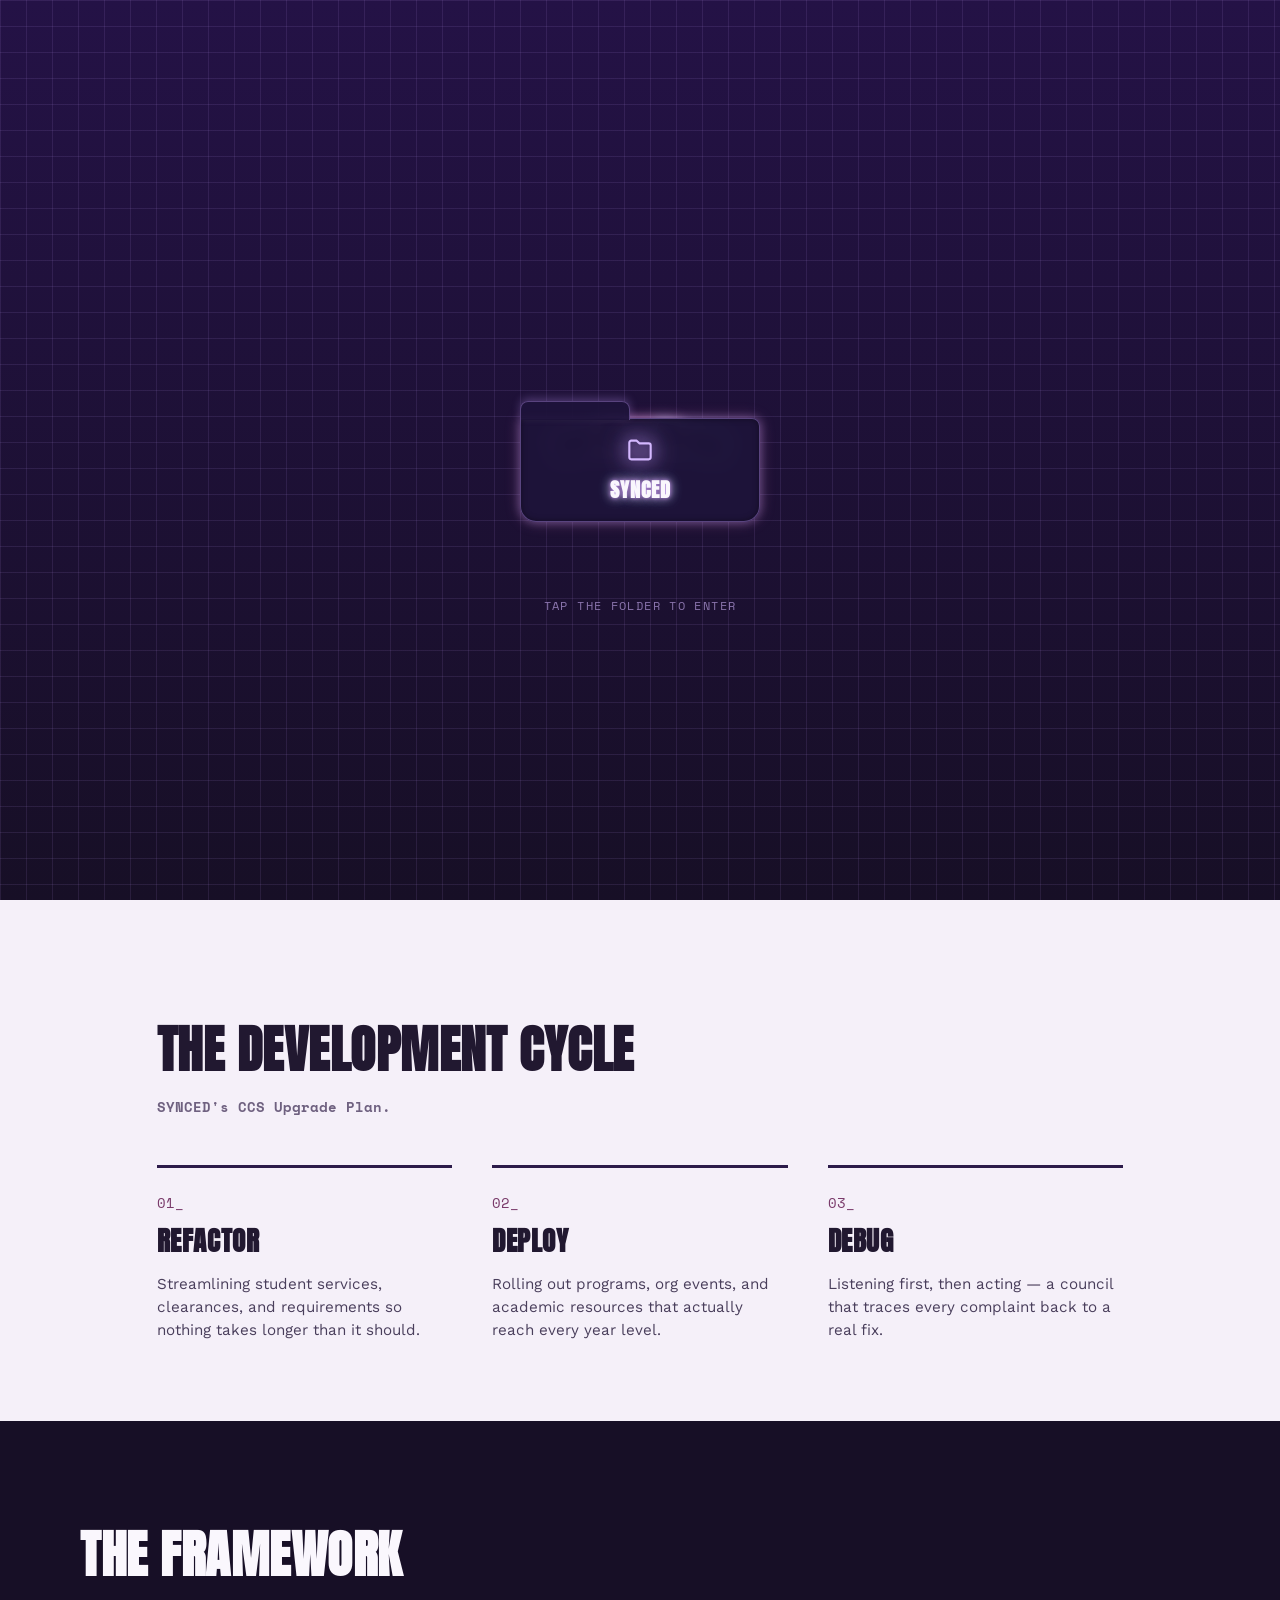
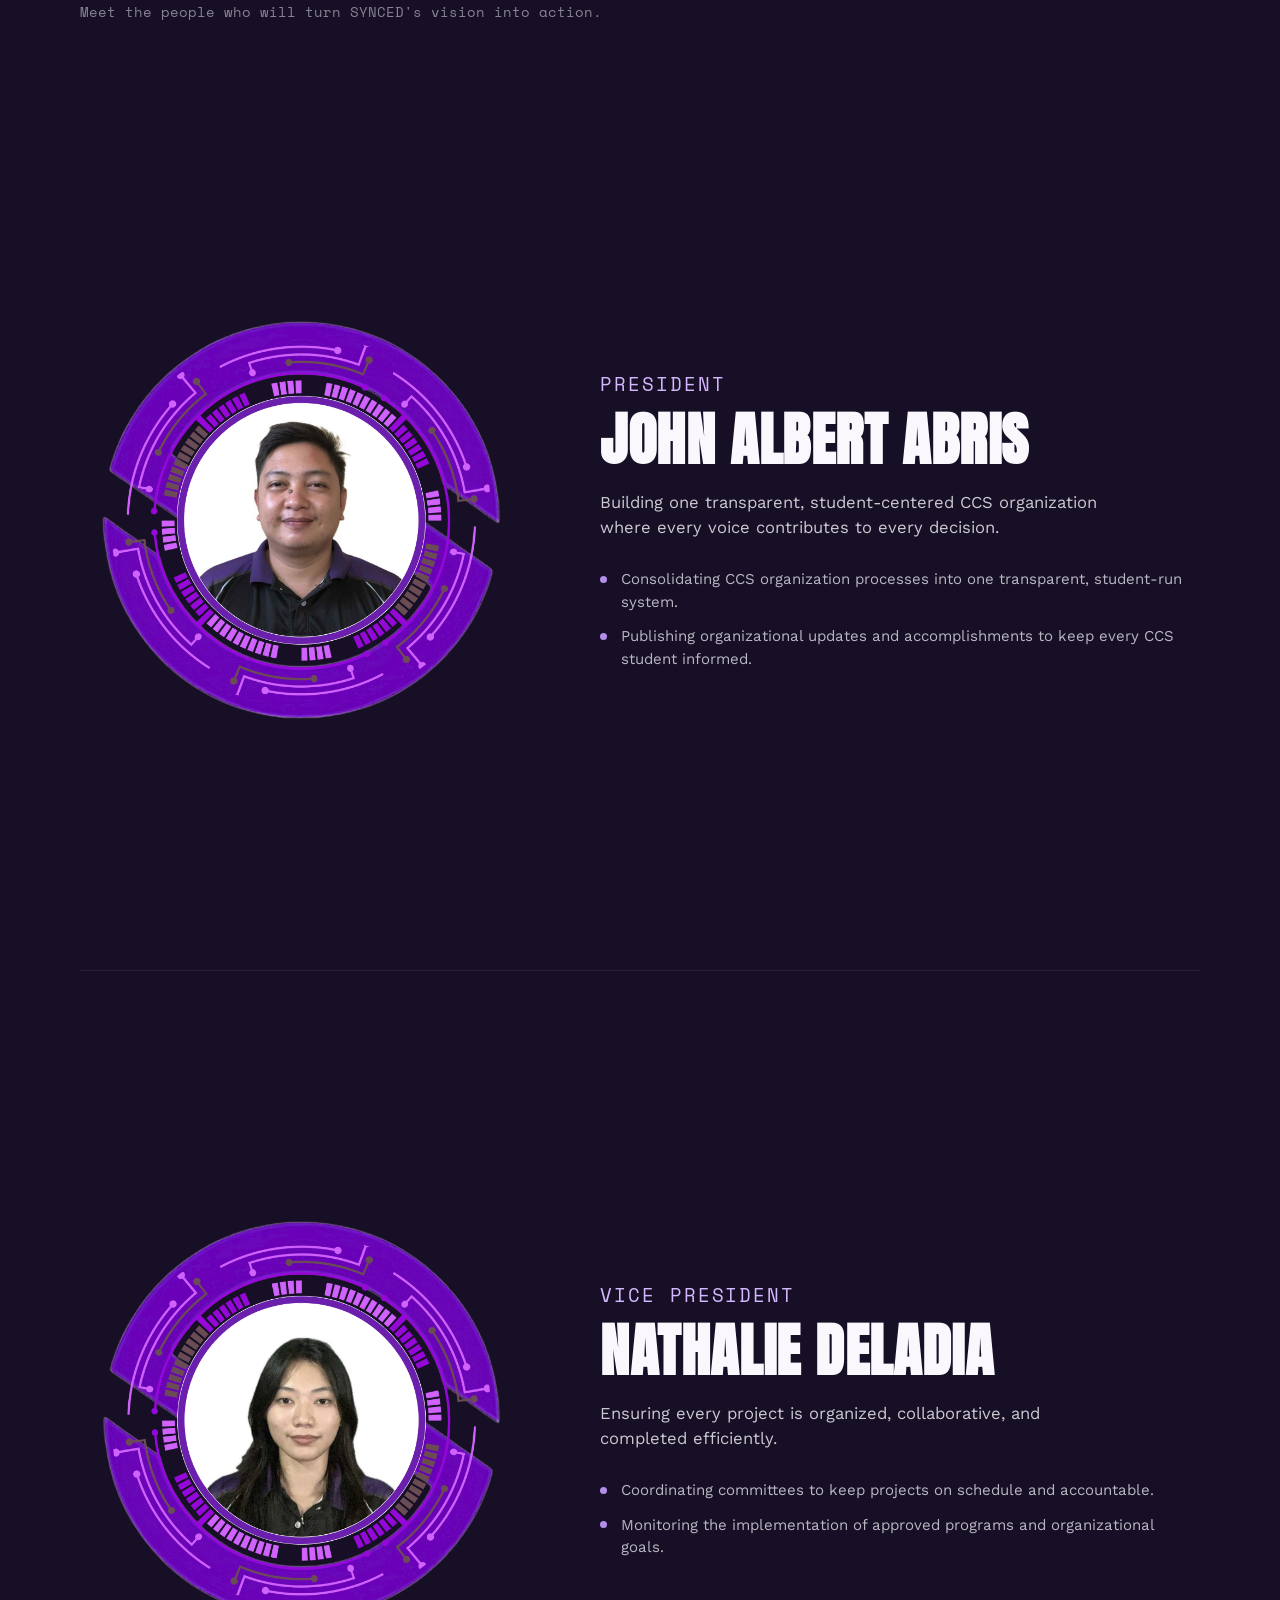
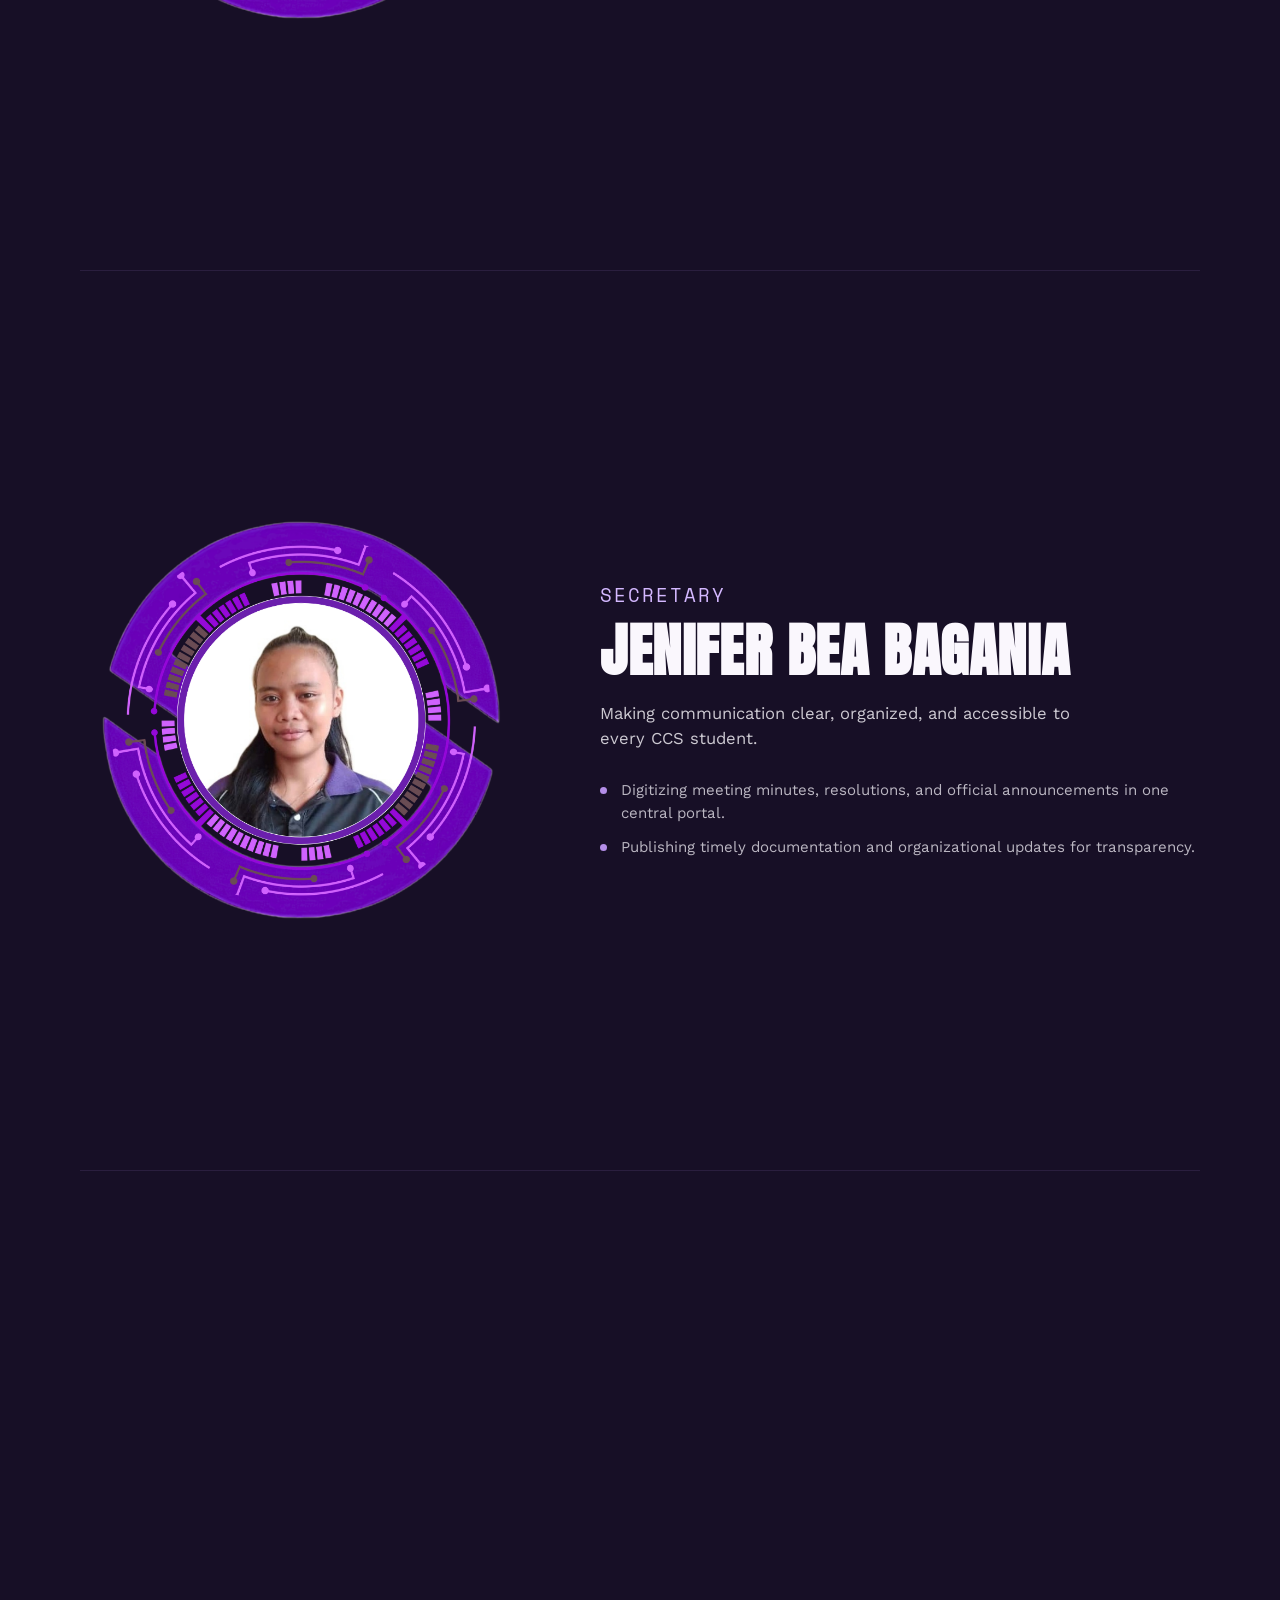
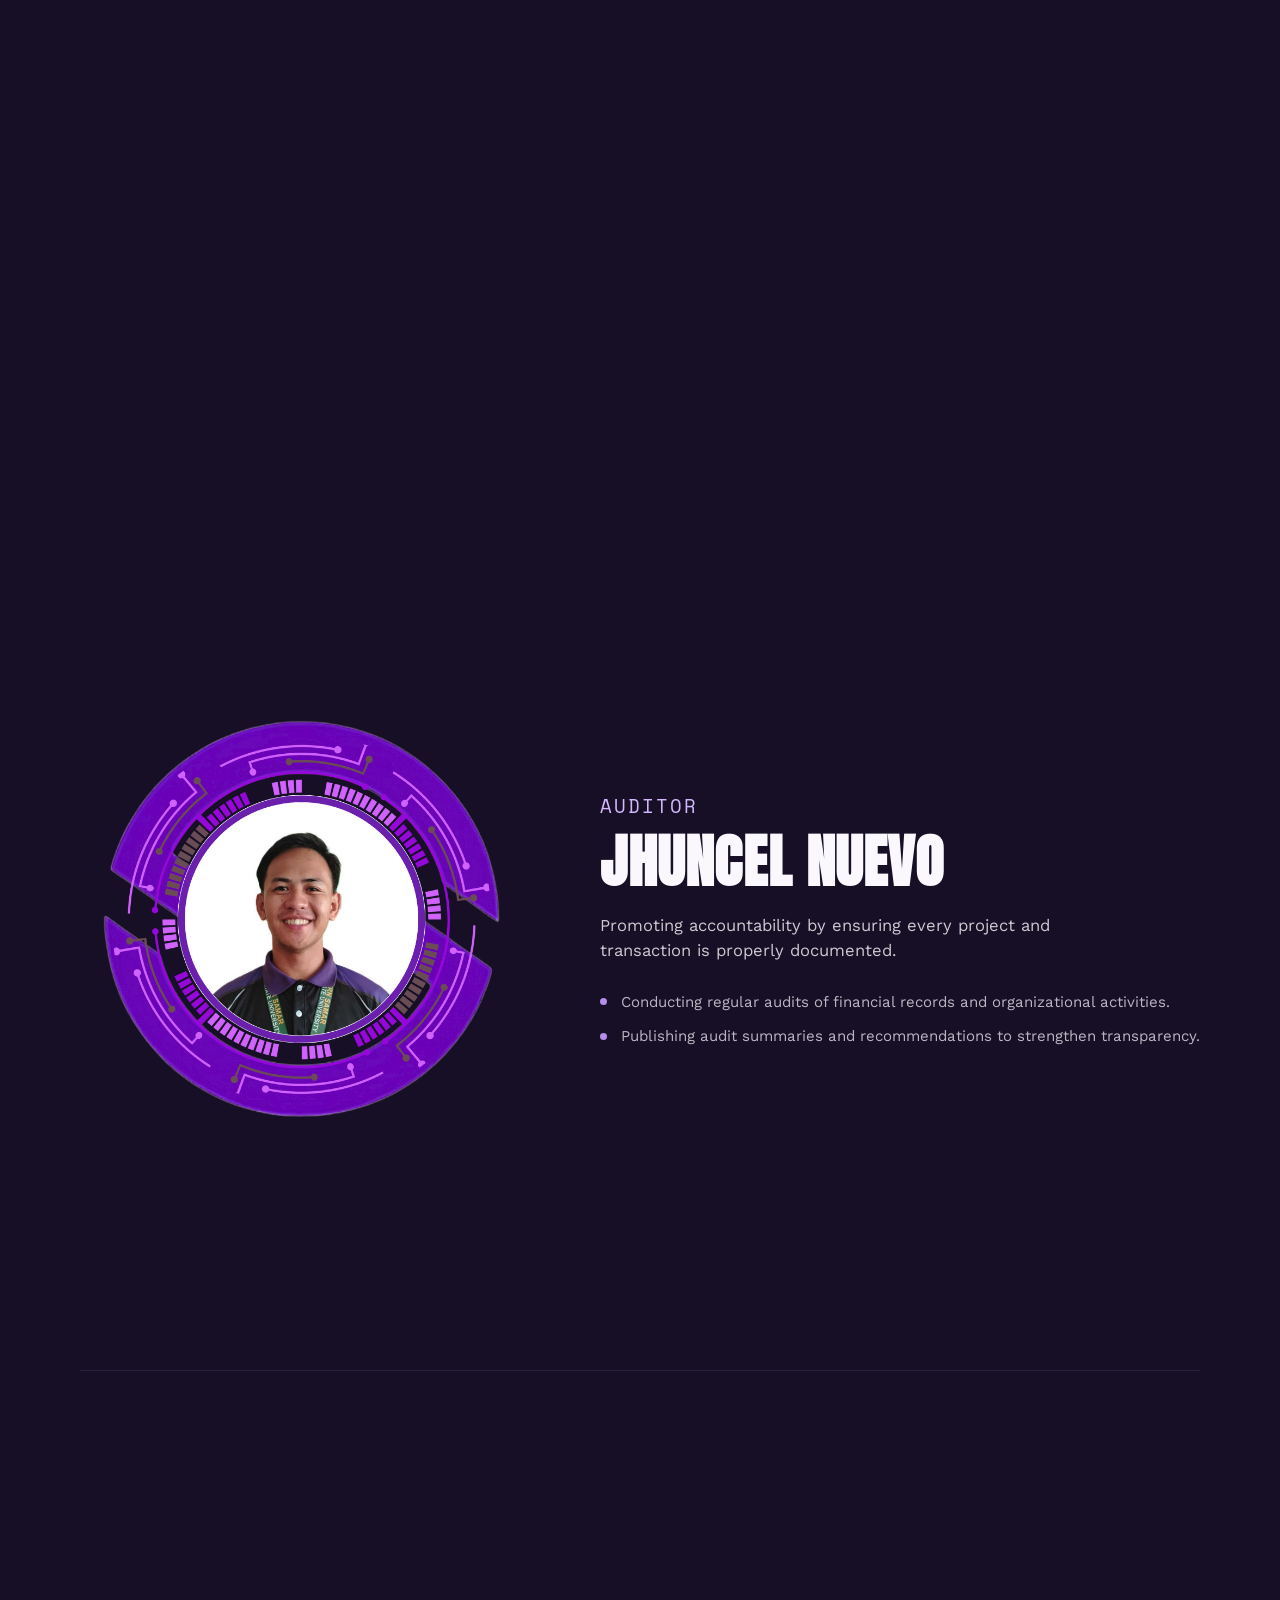
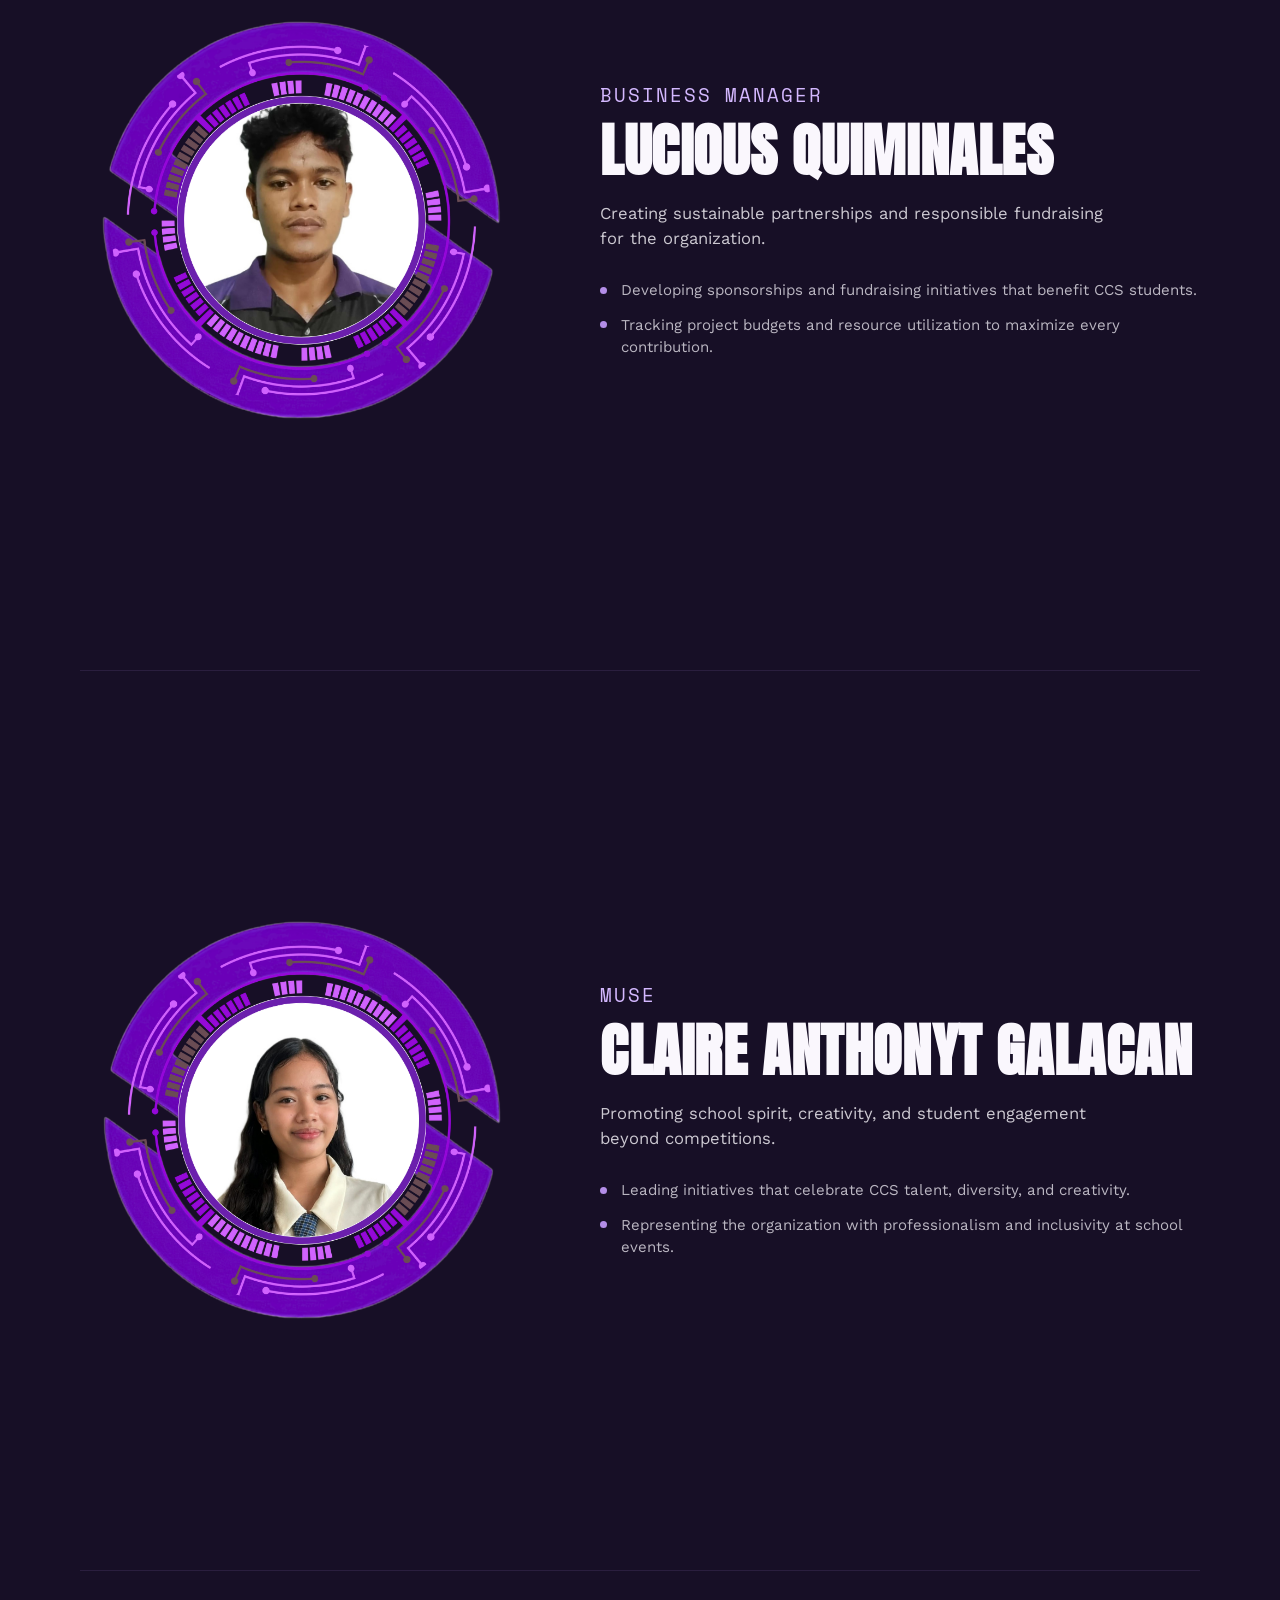
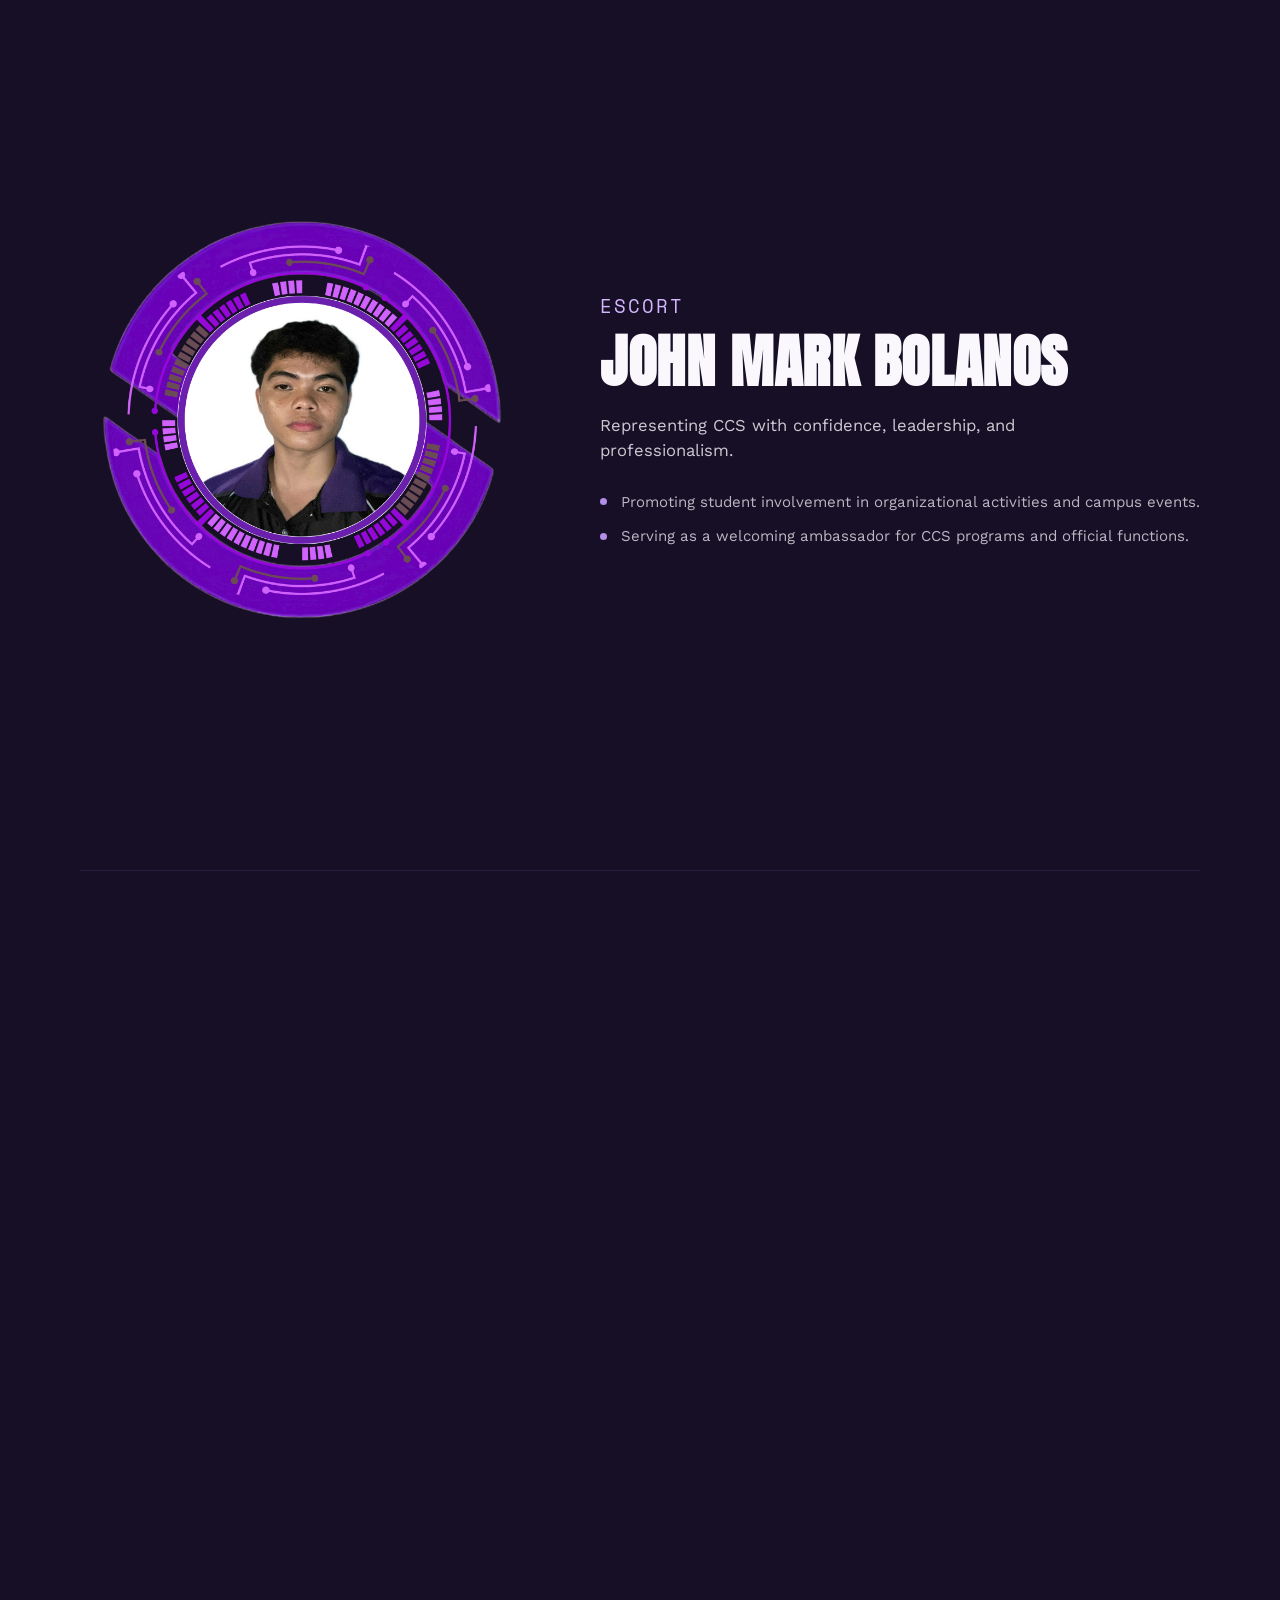
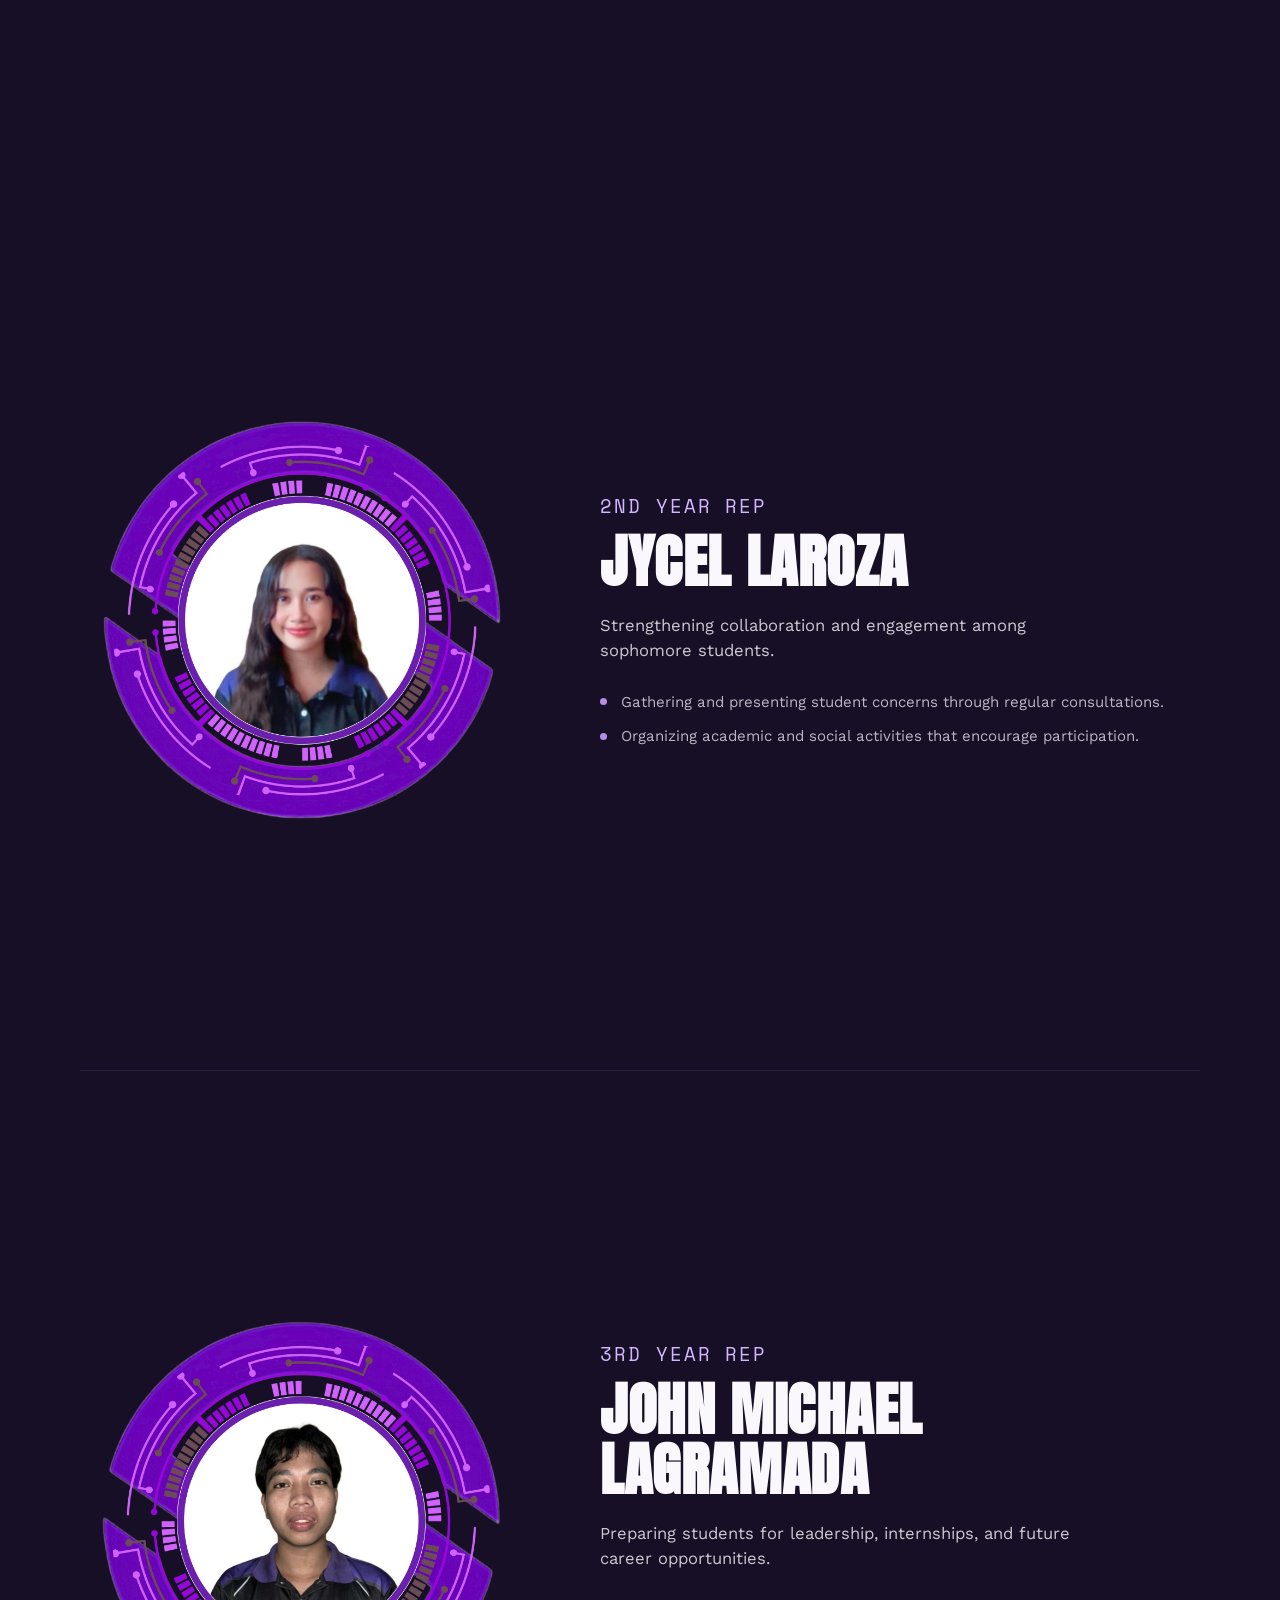
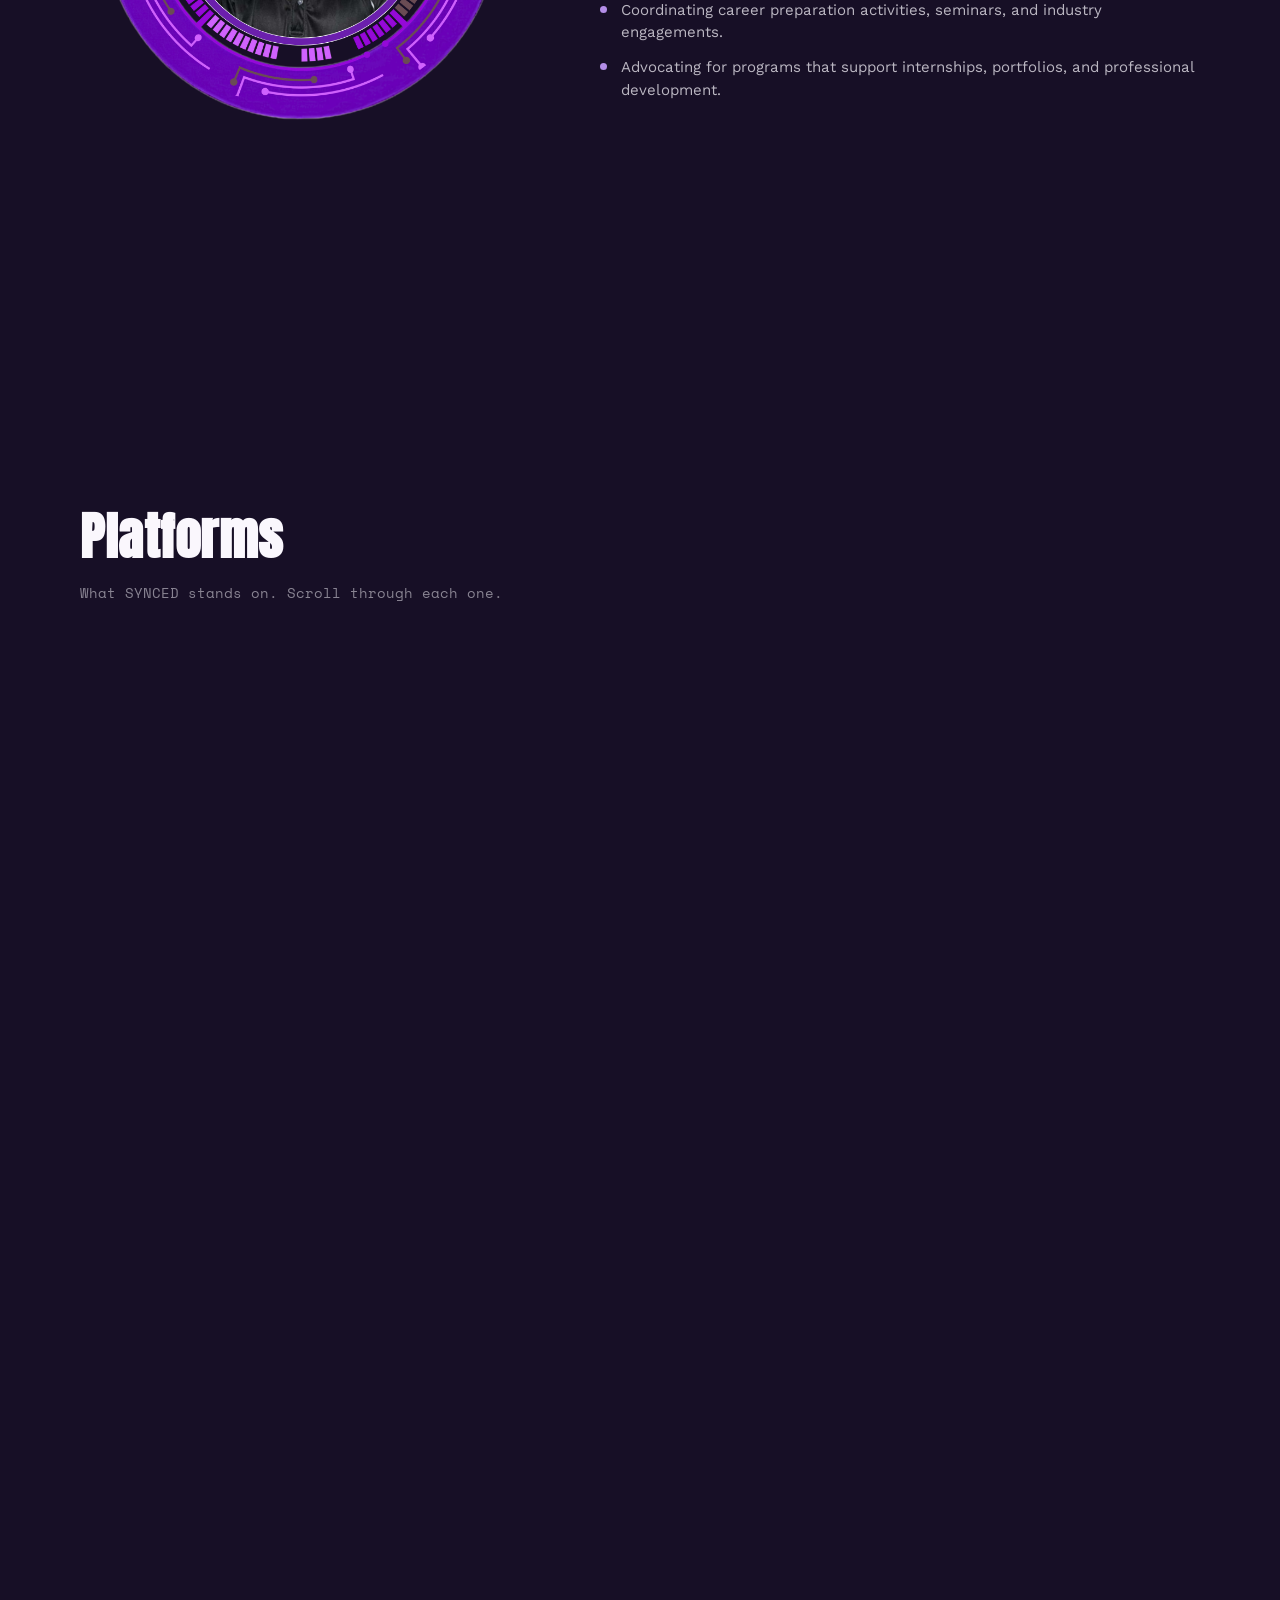
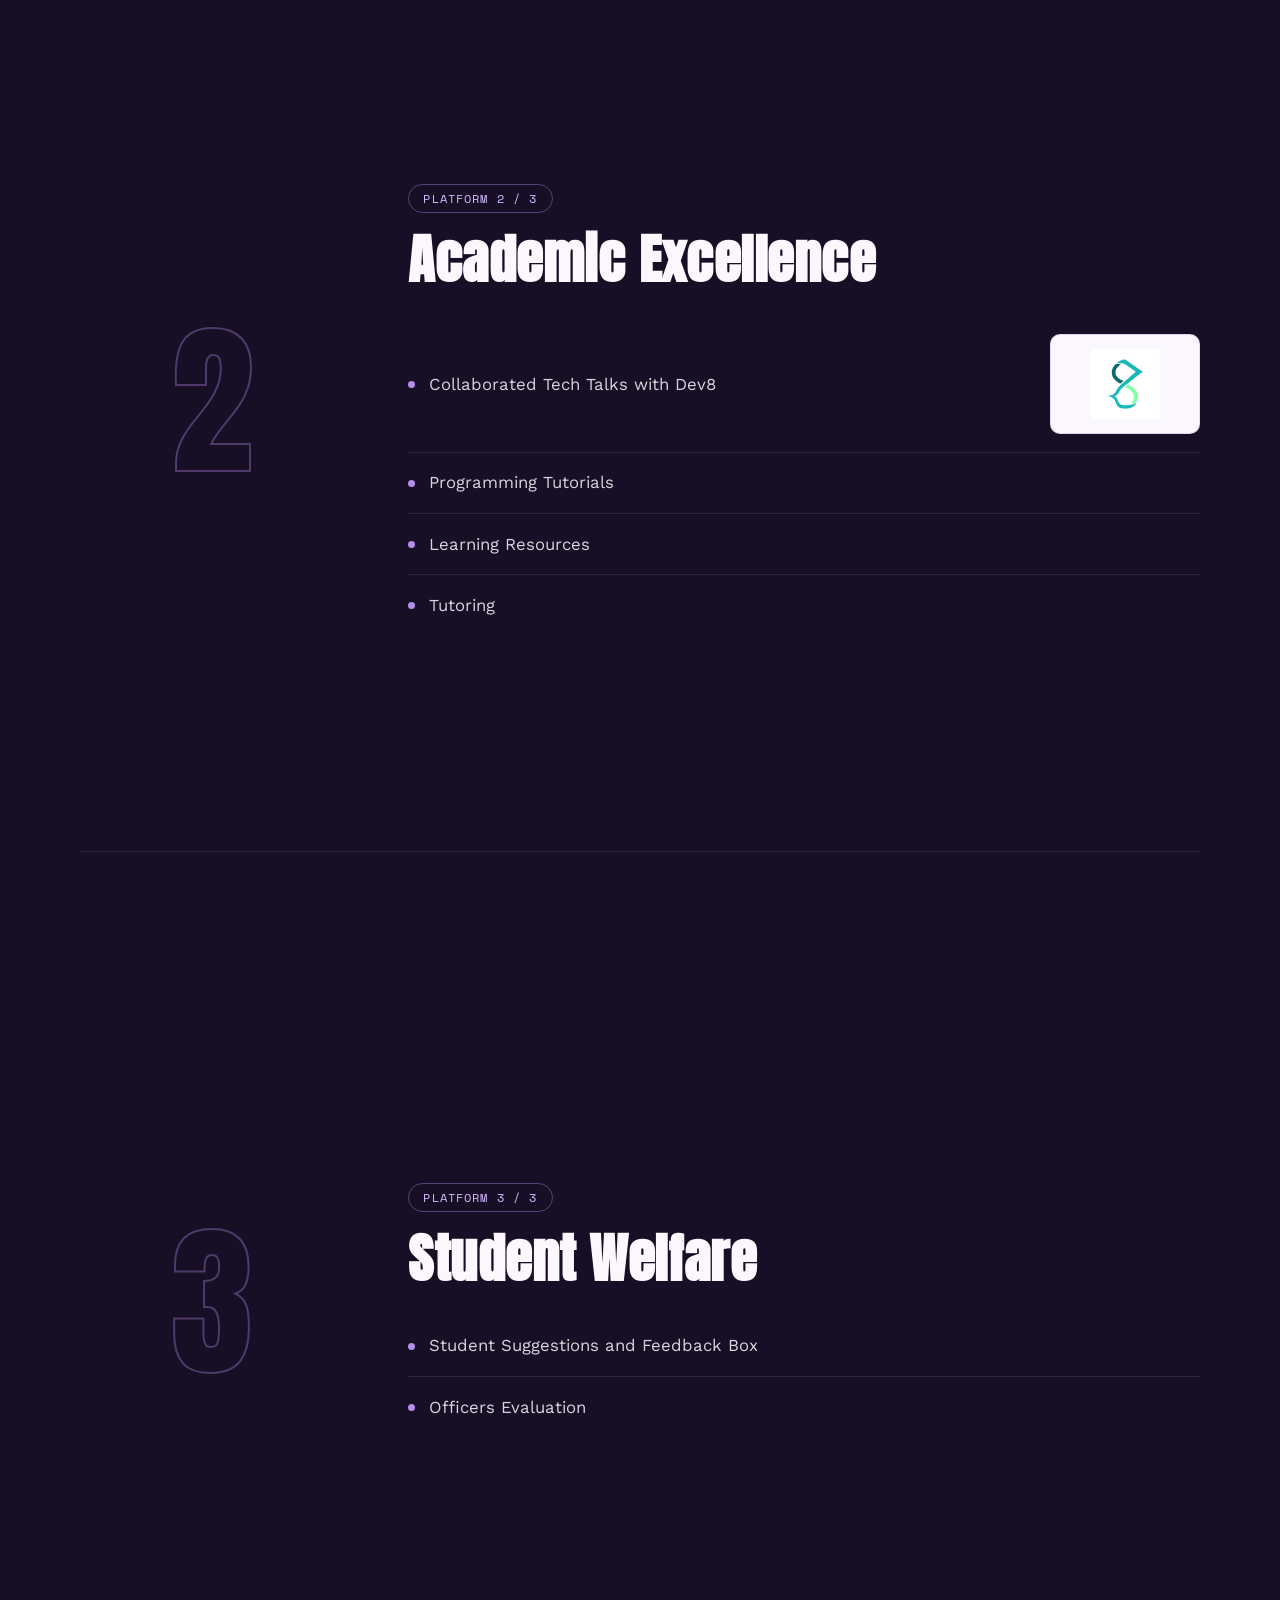
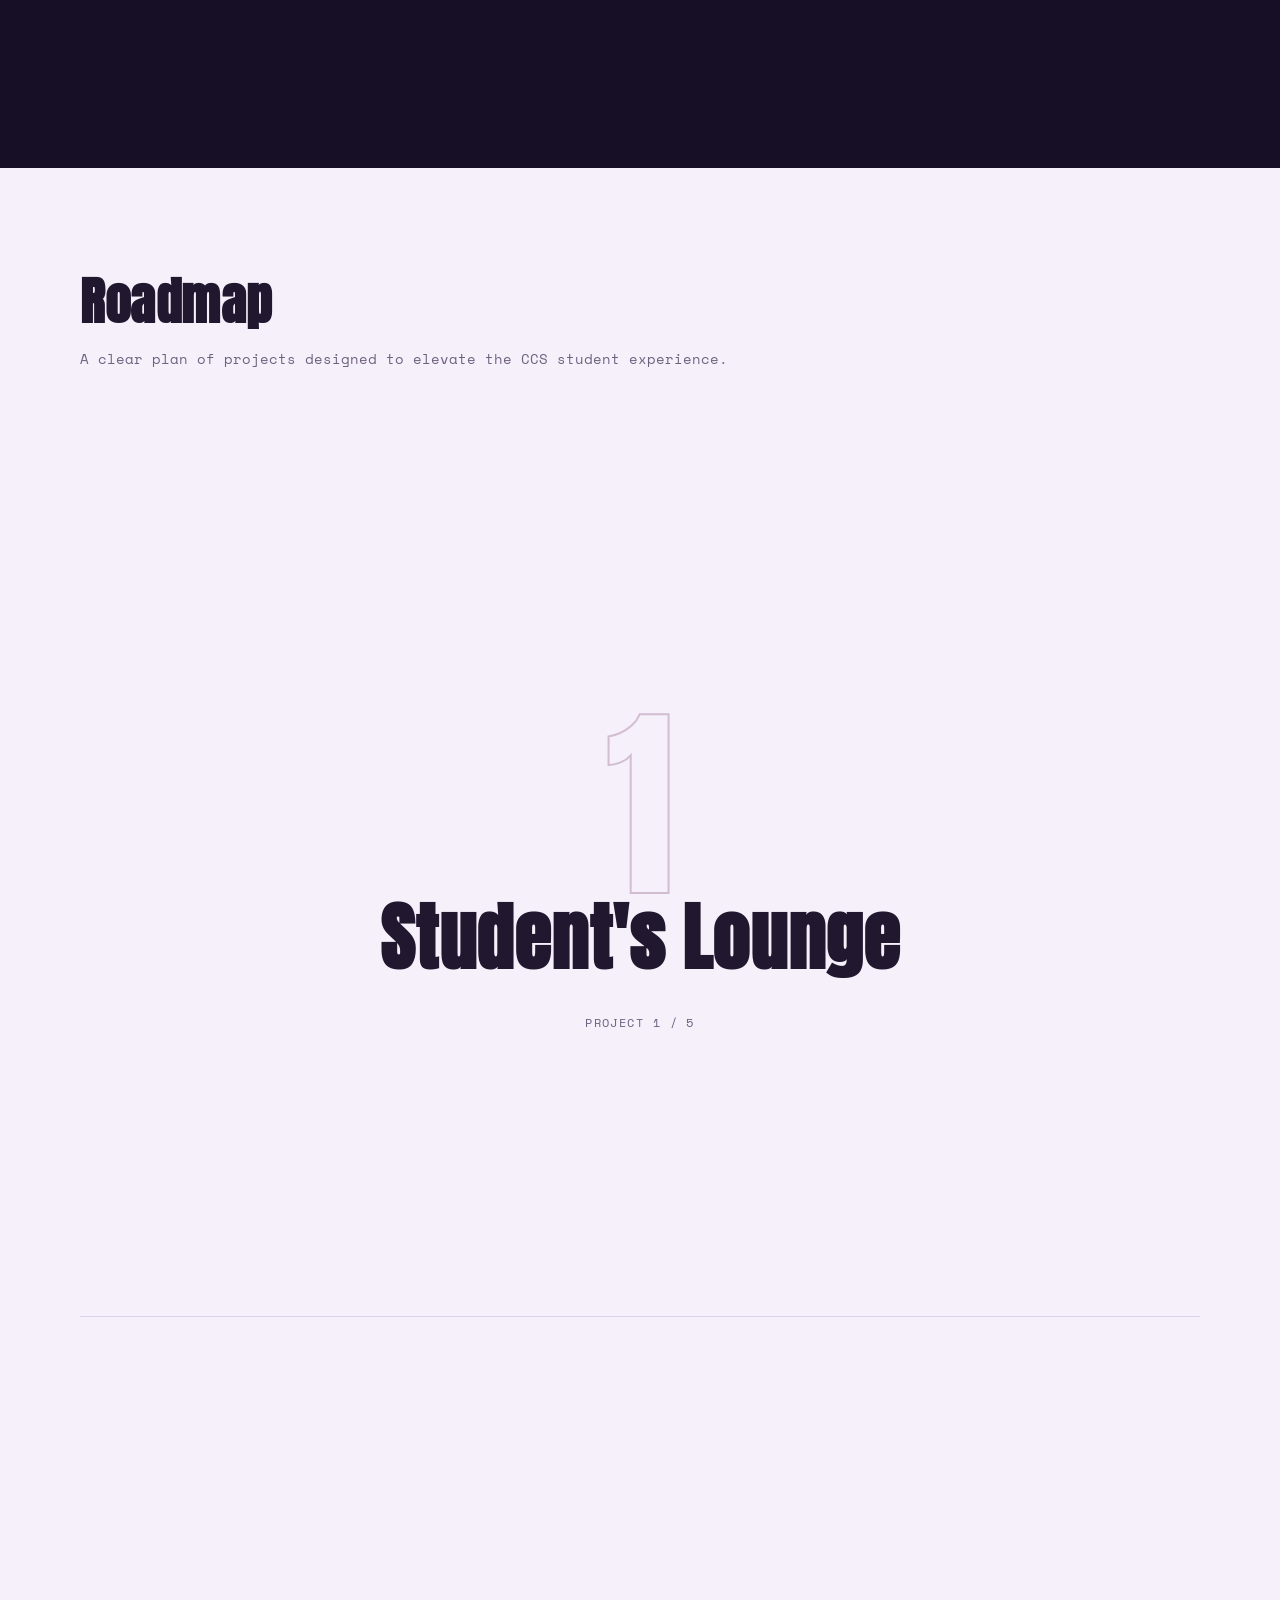
==== synced.html @ 99895fbb "Digital Campagin Paraphernalia for student organization elections" ====
<!DOCTYPE html>
<html lang="en">
<head>
<meta charset="UTF-8">
<meta name="viewport" content="width=device-width, initial-scale=1.0">
<meta http-equiv="Cache-Control" content="no-cache, no-store, must-revalidate">
<meta http-equiv="Pragma" content="no-cache">
<meta http-equiv="Expires" content="0">
<title>SYNCED — ITSO Election</title>
<link rel="preconnect" href="https://fonts.googleapis.com">
<link rel="preconnect" href="https://fonts.gstatic.com" crossorigin>
<link href="https://fonts.googleapis.com/css2?family=Anton&family=Space+Mono:wght@400;700&family=Work+Sans:wght@400;500;600;700&display=swap" rel="stylesheet">
<link rel="stylesheet" href="style.css">
</head>
<body>

  <!-- INTRO / SPLASH SCREEN -->
  <div class="intro-screen" id="introScreen">
    <div class="intro-grid" aria-hidden="true"></div>
    <div class="folder-wrap" id="folderWrap" tabindex="0" role="button" aria-label="Enter the SYNCED site">
      <div class="doc-sheet sheet-1"></div>
      <div class="doc-sheet sheet-2"></div>
      <div class="doc-sheet sheet-3"></div>
      <div class="folder-card">
        <svg class="folder-icon" viewBox="0 0 24 24" fill="none" stroke="currentColor" aria-hidden="true">
          <path d="M4 6.5a1.5 1.5 0 0 1 1.5-1.5h4l2 2h7A1.5 1.5 0 0 1 20 8.5v9A1.5 1.5 0 0 1 18.5 19h-13A1.5 1.5 0 0 1 4 17.5v-11Z" stroke-linejoin="round"/>
        </svg>
        <h2 class="folder-title">SYNCED</h2>
      </div>
    </div>
    <p class="intro-hint">Tap the folder to enter</p>
  </div>

  <div class="progress-rail"><div class="progress-fill" id="progressFill"></div></div>

  <nav class="site-nav" id="siteNav" aria-label="Site navigation">
    <button class="site-nav__fab" id="siteNavFab" type="button" aria-expanded="false" aria-controls="siteNavPanel" aria-label="Open navigation">
      <svg class="site-nav__fab-icon" viewBox="0 0 24 24" fill="none" stroke="currentColor" stroke-width="1.8" aria-hidden="true">
        <circle cx="12" cy="5" r="1.5"></circle>
        <circle cx="12" cy="12" r="1.5"></circle>
        <circle cx="12" cy="19" r="1.5"></circle>
      </svg>
      <svg class="site-nav__fab-icon site-nav__fab-icon--close" viewBox="0 0 24 24" fill="none" stroke="currentColor" stroke-width="1.8" aria-hidden="true">
        <path d="M6 6l12 12M18 6L6 18"></path>
      </svg>
    </button>

    <div class="site-nav__panel" id="siteNavPanel">
      <div class="site-nav__categories" id="siteNavCategories">
        <button class="site-nav__category" type="button" data-category="candidates">
          <span>Candidates</span>
          <svg viewBox="0 0 24 24" fill="none" stroke="currentColor" stroke-width="2" aria-hidden="true"><path d="M9 18l6-6-6-6"></path></svg>
        </button>
        <button class="site-nav__category" type="button" data-category="platforms">
          <span>Platforms</span>
          <svg viewBox="0 0 24 24" fill="none" stroke="currentColor" stroke-width="2" aria-hidden="true"><path d="M9 18l6-6-6-6"></path></svg>
        </button>
        <button class="site-nav__category" type="button" data-category="projects">
          <span>Projects</span>
          <svg viewBox="0 0 24 24" fill="none" stroke="currentColor" stroke-width="2" aria-hidden="true"><path d="M9 18l6-6-6-6"></path></svg>
        </button>
      </div>

      <div class="site-nav__items" id="siteNavItems">
        <button class="site-nav__back" id="siteNavBack" type="button" aria-label="Back to categories">
          <svg viewBox="0 0 24 24" fill="none" stroke="currentColor" stroke-width="2" aria-hidden="true"><path d="M15 18l-6-6 6-6"></path></svg>
          Back
        </button>
        <div class="site-nav__sublist" data-category="candidates" id="siteNavCandidates"></div>
        <div class="site-nav__sublist" data-category="platforms" id="siteNavPlatforms"></div>
        <div class="site-nav__sublist" data-category="projects" id="siteNavProjects"></div>
      </div>
    </div>
  </nav>

  <!-- HERO -->
  <header class="hero">
    <svg class="hero__ballot" viewBox="0 0 400 400" aria-hidden="true">
      <circle cx="200" cy="200" r="170" class="ballot-ring"></circle>
      <circle id="heroFill" cx="200" cy="200" r="170" class="ballot-fill"></circle>
      <image href="images/synced-logo.png" x="0" y="0" width="400" height="400"
        class="ballot-check" id="heroCheck"></image>
    </svg>

    <div class="hero__content">
      <p class="eyebrow">College of Computer Studies &nbsp;·&nbsp; ITSO Elections, S.Y. 2026–2027</p>
      <h1 class="hero__title">SYNCED</h1>
      <p class="hero__tagline">"When ideas align, Success is defined"</p>
      <a href="#ticket" class="btn btn--ghost">Meet the Framework ↓</a>
    </div>

    <div class="hero__ballotnum">
      <span>OFFICIAL PARTY LIST</span>
      <strong>NO. 03</strong>
    </div>
  </header>

  <main>


    <!-- PLATFORM PILLARS -->
    <section class="pillars">
      <h2 class="section-title">THE DEVELOPMENT CYCLE</h2>
      <h3 class="section-sub">SYNCED's CCS Upgrade Plan.</h3>
      <div class="pillars__grid">
        <article class="pillar">
          <span class="pillar__op">01_</span>
          <h3>REFACTOR</h3>
          <p>Streamlining student services, clearances, and requirements so nothing takes longer than it should.</p>
        </article>
        <article class="pillar">
          <span class="pillar__op">02_</span>
          <h3>DEPLOY</h3>
          <p>Rolling out programs, org events, and academic resources that actually reach every year level.</p>
        </article>
        <article class="pillar">
          <span class="pillar__op">03_</span>
          <h3>DEBUG</h3>
          <p>Listening first, then acting — a council that traces every complaint back to a real fix.</p>
        </article>
      </div>
    </section>

    <!-- CANDIDATES -->
    <section class="ticket" id="ticket">
      <div class="ticket__aurora" aria-hidden="true">
        <div class="aurora-shape-1"></div>
        <div class="aurora-shape-2"></div>
      </div>
      <div class="ticket__inner">
        <h2 class="section-title">THE FRAMEWORK</h2>
        <p class="section-sub">Meet the people who will turn SYNCED's vision into action.</p>
        <div class="candidates" id="candidatesContainer"></div>
      </div>
    </section>

    <!-- PLATFORMS -->
    <section class="platforms" id="platforms">
      <div class="platforms__inner">
        <h2 class="section-title">Platforms</h2>
        <p class="section-sub">What SYNCED stands on. Scroll through each one.</p>
        <div class="platform-list" id="platformsContainer"></div>
      </div>
    </section>

    <!-- PROJECTS -->
    <section class="projects" id="projects">
      <div class="projects__inner">
        <h2 class="section-title">Roadmap</h2>
        <p class="section-sub">A clear plan of projects designed to elevate the CCS student experience.</p>
        <div class="project-list" id="projectsContainer"></div>
      </div>
    </section>

  </main>

  <!-- FOOTER / CTA -->
  <footer class="footer">
    <div class="footer__seal">SYNCED &nbsp;/&nbsp; No. 03</div>
    <h2 class="footer__cta">Shade the circle.<br>Vote Straight, stay SYNCED.</h2><br><br><br><br><br><br><br><br>
    <div class="footer__meta">
      <span>College of Computer Studies</span>
      <span>Information Technology Student Organization</span>
      <span>S.Y. 2026–2027</span>
    </div>
  </footer>

  <!-- CANDIDATE DETAIL MODAL -->
  <div class="modal-overlay" id="modalOverlay">
    <div class="modal" id="modal" role="dialog" aria-modal="true" aria-labelledby="modalName">
      <button class="modal__close" id="modalClose" aria-label="Close candidate details">✕</button>
      <div class="modal__details" id="modalDetails"></div>
      <div class="modal__photo" id="modalPhoto"></div>
    </div>
  </div>

  <!-- PLATFORM PHOTO MODAL (zoom + flip) -->
  <div class="photo-modal-overlay" id="photoModalOverlay">
    <div class="photo-modal">
      <button class="photo-modal__close" id="photoModalClose" aria-label="Close photo">X</button>
      <div class="photo-modal__card" id="photoModalCard">
        <div class="photo-modal__face photo-modal__face--front">
          <img id="photoModalFrontImg" src="" alt="">
        </div>
        <div class="photo-modal__face photo-modal__face--back">
          <img id="photoModalBackImg" src="" alt="">
        </div>
      </div>
      <button class="photo-modal__flip" id="photoModalFlip" type="button">
        <svg viewBox="0 0 24 24" fill="none" stroke="currentColor" stroke-width="2" aria-hidden="true">
          <path d="M17.65 6.35A8 8 0 1 0 19 13" stroke-linecap="round" stroke-linejoin="round"/>
          <path d="M17 3v4h4" stroke-linecap="round" stroke-linejoin="round"/>
        </svg>
      </button>
    </div>
  </div>

  <script src="script.js"></script>
</body>
</html>
---- style.css ----
/* ============================================
   TOKENS
   ============================================ */
@import url('https://fonts.googleapis.com/css2?family=Orbitron:wght@500&display=swap');

:root{
  --violet-deep:#170F26;
  --violet:#2C1B4A;
  --violet-soft:#3E2A66;
  --paper:#F5F0F9;
  --paper-line:#DED0EC;
  --ink:#211830;
  --off-white:#FAF7FD;
  --lavender:#B48EE8;
  --lavender-bright:#D4B8FF;
  --berry:#7A3B6B;

  --display: 'Anton', sans-serif;
  --mono: 'Space Mono', monospace;
  --body: 'Work Sans', sans-serif;

  --max-w: 1120px;
}

*{ box-sizing:border-box; margin:0; padding:0; }

@media (prefers-reduced-motion: reduce){
  *{ animation-duration:0.01ms !important; animation-iteration-count:1 !important; transition-duration:0.01ms !important; scroll-behavior:auto !important; }
}

html{ scroll-behavior:smooth; }

body{
  font-family:var(--body);
  background:var(--paper);
  color:var(--ink);
  line-height:1.5;
  overflow-x:hidden;
}

a{ color:inherit; text-decoration:none; }

/* ============================================
   INTRO / SPLASH SCREEN
   ============================================ */
.intro-screen{
  position:fixed;
  inset:0;
  z-index:500;
  display:flex;
  flex-direction:column;
  align-items:center;
  justify-content:center;
  gap:2.6rem;
  background:linear-gradient(to bottom, #241246, var(--violet-deep));
  overflow:hidden;
  transition:opacity .6s ease, visibility 0s linear 0s;
}
.intro-screen.closing{
  opacity:0;
  visibility:hidden;
  pointer-events:none;
  transition:opacity .6s ease, visibility 0s linear .6s;
}

.intro-grid{
  position:absolute;
  inset:0;
  z-index:0;
  background-image:
    linear-gradient(to right, rgba(180,142,232,0.12) 1px, transparent 1px),
    linear-gradient(to bottom, rgba(180,142,232,0.12) 1px, transparent 1px);
  background-size:26px 26px;
}

.folder-wrap{
  position:relative;
  z-index:1;
  width:240px;
  height:270px;
  perspective:1400px;
  transform-style:preserve-3d;
  cursor:pointer;
  transition:transform .6s ease-out;
  -webkit-tap-highlight-color:transparent;
}
.folder-wrap:hover, .folder-wrap:focus-visible, .folder-wrap:active, .folder-wrap.is-tapped{
  transform:rotateY(5deg) rotateX(3deg);
  outline:none;
}

.doc-sheet{
  position:absolute;
  bottom:104px;
  left:50%;
  width:72px;
  background:rgba(15,10,30,0.6);
  border-radius:4px 4px 0 0;
  border:1px solid currentColor;
  border-bottom:none;
  box-shadow:0 0 10px currentColor, 0 0 15px currentColor;
  transform-origin:bottom center;
  opacity:0.6;
  transition:height .5s ease-out, opacity .5s ease-out, box-shadow .5s ease-out, transform .6s ease-out;
}
.sheet-1{ color:#B48EE8; height:26px; transform:translateX(calc(-50% - 48px)) rotate(-12deg); }
.sheet-2{ color:#E88EC8; height:30px; width:82px; transform:translateX(-50%) rotate(0deg); }
.sheet-3{ color:#8EC8E8; height:24px; transform:translateX(calc(-50% + 48px)) rotate(12deg); }

@keyframes sheetPulse1{ 0%{ height:26px; opacity:.6; } 50%{ height:84px; opacity:1; } 100%{ height:78px; opacity:.9; } }
@keyframes sheetPulse2{ 0%{ height:30px; opacity:.7; } 50%{ height:92px; opacity:1; } 100%{ height:86px; opacity:.9; } }
@keyframes sheetPulse3{ 0%{ height:24px; opacity:.5; } 50%{ height:78px; opacity:.9; } 100%{ height:72px; opacity:.8; } }

.folder-wrap:hover .sheet-1, .folder-wrap:focus-visible .sheet-1, .folder-wrap:active .sheet-1, .folder-wrap.is-tapped .sheet-1{
  animation:sheetPulse1 .7s ease-in-out forwards;
  transform:translateX(calc(-50% - 54px)) rotate(-15deg) translateZ(10px);
}
.folder-wrap:hover .sheet-2, .folder-wrap:focus-visible .sheet-2, .folder-wrap:active .sheet-2, .folder-wrap.is-tapped .sheet-2{
  animation:sheetPulse2 .7s .1s ease-in-out forwards;
  transform:translateX(-50%) translateZ(15px);
}
.folder-wrap:hover .sheet-3, .folder-wrap:focus-visible .sheet-3, .folder-wrap:active .sheet-3, .folder-wrap.is-tapped .sheet-3{
  animation:sheetPulse3 .7s .05s ease-in-out forwards;
  transform:translateX(calc(-50% + 54px)) rotate(15deg) translateZ(10px);
}

.folder-card{
  position:absolute;
  bottom:34px;
  left:0;
  width:100%;
  height:104px;
  background:rgba(30,20,58,0.92);
  backdrop-filter:blur(8px);
  border:1px solid rgba(180,142,232,0.4);
  border-radius:0 8px 16px 16px;
  box-shadow:0 0 10px rgba(180,142,232,0.4), 0 0 15px rgba(232,142,200,0.3), inset 0 0 6px rgba(0,0,0,0.4);
  display:flex;
  flex-direction:column;
  align-items:center;
  justify-content:center;
  gap:0.6rem;
  transition:transform .6s ease-out, box-shadow .6s ease-out;
  transform-style:preserve-3d;
}
.folder-card::before{
  content:"";
  position:absolute;
  top:-18px; left:-1px;
  height:18px; width:108px;
  background:rgba(30,20,58,0.95);
  border:1px solid rgba(180,142,232,0.4);
  border-bottom:none;
  border-radius:8px 8px 0 0;
  box-shadow:0 -3px 8px rgba(180,142,232,0.3);
}

@keyframes folderGlow{
  0%,100%{ box-shadow:0 0 10px rgba(180,142,232,0.5), 0 0 15px rgba(232,142,200,0.4), 0 0 20px rgba(142,200,232,0.3), inset 0 0 8px rgba(0,0,0,0.4); }
  50%{ box-shadow:0 0 15px rgba(180,142,232,0.7), 0 0 25px rgba(232,142,200,0.6), 0 0 35px rgba(142,200,232,0.5), inset 0 0 12px rgba(0,0,0,0.5); }
}
.folder-wrap:hover .folder-card, .folder-wrap:focus-visible .folder-card, .folder-wrap:active .folder-card, .folder-wrap.is-tapped .folder-card{
  transform:translateY(-8px) scale(1.03) translateZ(20px);
  animation:folderGlow 2s infinite alternate ease-in-out;
}

.folder-icon{
  width:32px; height:32px;
  stroke-width:1.6;
  color:var(--lavender-bright);
  filter:drop-shadow(0 0 8px var(--lavender)) drop-shadow(0 0 12px var(--lavender));
  transition:transform .4s ease;
}
.folder-wrap:hover .folder-icon, .folder-wrap:focus-visible .folder-icon, .folder-wrap:active .folder-icon, .folder-wrap.is-tapped .folder-icon{ transform:scale(1.15); }

.folder-title{
  font-family:var(--display);
  font-size:1.25rem;
  letter-spacing:0.05em;
  color:var(--off-white);
  text-shadow:0 0 4px var(--lavender), 0 0 8px var(--berry), 0 0 12px #8EC8E8;
}

.intro-hint{
  position:relative;
  z-index:1;
  font-family:var(--mono);
  font-size:0.72rem;
  letter-spacing:0.12em;
  text-transform:uppercase;
  color:rgba(212,184,255,0.6);
  animation:hintPulse 2s ease-in-out infinite;
}
@keyframes hintPulse{ 0%,100%{ opacity:0.35; } 50%{ opacity:0.9; } }

@media (max-width:480px){
  .folder-wrap{ width:200px; height:230px; }
  .doc-sheet{ bottom:88px; }
  .folder-card{ height:88px; bottom:28px; }
}

/* ============================================
   PROGRESS RAIL
   ============================================ */
.progress-rail{
  position:fixed; top:0; left:0; width:100%; height:4px;
  background:rgba(0,0,0,0.08); z-index:200;
}
.progress-fill{
  height:100%; width:0%;
  background:linear-gradient(90deg, var(--lavender), var(--lavender-bright));
}

/* ============================================
   SITE NAV
   Circular button, fixed top-left on every screen
   size. Tap opens 3 categories (Candidates /
   Platforms / Projects); tap a category to drill
   into its jump-to list; tap an item to scroll +
   close. Tap the circle again (or Back) to collapse.
   ============================================ */
.site-nav{
  position:fixed;
  top:14px;
  left:14px;
  z-index:150;
}

.site-nav__fab{
  position:relative;
  width:52px;
  height:52px;
  border-radius:50%;
  border:1px solid rgba(180,142,232,0.4);
  background:rgba(23,15,38,0.8);
  backdrop-filter:blur(10px);
  -webkit-backdrop-filter:blur(10px);
  color:var(--lavender-bright);
  cursor:pointer;
  display:flex;
  align-items:center;
  justify-content:center;
  box-shadow:0 4px 18px rgba(23,15,38,0.35);
  transition:border-color .25s ease, transform .2s ease;
}
.site-nav__fab:hover{ border-color:var(--lavender); }
.site-nav.open .site-nav__fab{ transform:scale(1.03); }

.site-nav__fab-icon{
  position:absolute;
  width:20px; height:20px;
  transition:opacity .2s ease, transform .25s ease;
}
.site-nav__fab-icon--close{ opacity:0; transform:rotate(-45deg) scale(0.6); }
.site-nav.open .site-nav__fab-icon:not(.site-nav__fab-icon--close){ opacity:0; transform:rotate(45deg) scale(0.6); }
.site-nav.open .site-nav__fab-icon--close{ opacity:1; transform:rotate(0deg) scale(1); }

.site-nav__panel{
  position:absolute;
  top:62px;
  left:0;
  width:min(80vw, 260px);
  background:rgba(23,15,38,0.92);
  border:1px solid rgba(180,142,232,0.35);
  border-radius:16px;
  backdrop-filter:blur(12px);
  -webkit-backdrop-filter:blur(12px);
  box-shadow:0 10px 30px rgba(23,15,38,0.4);
  padding:0.6rem;
  max-height:0;
  opacity:0;
  visibility:hidden;
  overflow:hidden;
  transform-origin:top left;
  transition:max-height .35s ease, opacity .3s ease;
}
.site-nav.open .site-nav__panel{
  max-height:70vh;
  opacity:1;
  visibility:visible;
  overflow-y:auto;
}

.site-nav__categories{
  display:flex;
  flex-direction:column;
  gap:0.4rem;
}
.site-nav__category{
  display:flex;
  align-items:center;
  justify-content:space-between;
  width:100%;
  font-family:var(--mono);
  font-size:0.78rem;
  letter-spacing:0.05em;
  color:rgba(250,247,253,0.85);
  background:rgba(180,142,232,0.08);
  border:1px solid rgba(180,142,232,0.25);
  border-radius:10px;
  padding:0.75rem 0.9rem;
  cursor:pointer;
  transition:background .2s ease, border-color .2s ease, color .2s ease;
}
.site-nav__category svg{ width:16px; height:16px; opacity:0.6; }
.site-nav__category:hover{
  background:rgba(180,142,232,0.18);
  border-color:var(--lavender);
  color:var(--lavender-bright);
}

.site-nav__items{
  display:none;
  flex-direction:column;
  gap:0.4rem;
}
.site-nav.level-items .site-nav__categories{ display:none; }
.site-nav.level-items .site-nav__items{ display:flex; }

.site-nav__back{
  display:flex;
  align-items:center;
  gap:0.4rem;
  align-self:flex-start;
  font-family:var(--mono);
  font-size:0.72rem;
  letter-spacing:0.06em;
  text-transform:uppercase;
  color:rgba(250,247,253,0.55);
  background:none;
  border:none;
  cursor:pointer;
  padding:0.4rem 0.3rem 0.6rem;
  transition:color .2s ease;
}
.site-nav__back svg{ width:14px; height:14px; }
.site-nav__back:hover{ color:var(--lavender-bright); }

.site-nav__sublist{
  display:none;
  flex-direction:column;
  gap:0.35rem;
}
.site-nav.level-items[data-active="candidates"] .site-nav__sublist[data-category="candidates"]{ display:flex; }
.site-nav.level-items[data-active="platforms"] .site-nav__sublist[data-category="platforms"]{ display:flex; }
.site-nav.level-items[data-active="projects"] .site-nav__sublist[data-category="projects"]{ display:flex; }

.site-nav__link{
  font-family:var(--mono);
  font-size:0.75rem;
  letter-spacing:0.03em;
  line-height:1.3;
  color:rgba(250,247,253,0.7);
  border:1px solid rgba(180,142,232,0.25);
  border-radius:8px;
  padding:0.6rem 0.75rem;
  text-align:left;
  transition:background .2s ease, color .2s ease, border-color .2s ease;
}
.site-nav__link:hover{
  color:var(--lavender-bright);
  border-color:var(--lavender);
}
.site-nav__link.active{
  background:var(--lavender);
  color:var(--violet-deep);
  border-color:var(--lavender);
}

@media (max-width:600px){
  .site-nav__panel{ width:min(78vw, 260px); }
}

/* ============================================
   HERO
   ============================================ */
.hero{
  position:relative;
  min-height:100vh;
  background:radial-gradient(circle at 75% 25%, var(--violet-soft), var(--violet) 55%, var(--violet-deep) 100%);
  color:var(--off-white);
  display:flex;
  align-items:center;
  overflow:hidden;
  padding:0 6vw;
}

.hero__ballot{
  position:absolute;
  right:-8vw;
  top:50%;
  transform:translateY(-50%);
  width:min(60vw, 640px);
  height:min(60vw, 640px);
  opacity:0.9;
}
.ballot-ring{
  fill:none;
  stroke:rgba(180,142,232,0.25);
  stroke-width:3;
}
.ballot-fill{
  fill:none;
  stroke:var(--lavender);
  stroke-width:3;
  stroke-dasharray:1068;
  stroke-dashoffset:1068;
  transform-origin:200px 200px;
  transform:rotate(-90deg);
  transition:stroke-dashoffset 1.8s cubic-bezier(.16,1,.3,1) .3s;
}
.ballot-fill.filled{ stroke-dashoffset:0; }

.ballot-check{
  opacity:0;
  transform-origin:200px 200px;
  transform:scale(0.82);
  transition:opacity 0.9s ease 1.7s, transform 0.9s cubic-bezier(.16,1,.3,1) 1.7s;
}
.ballot-check.filled{ opacity:1; transform:scale(1); }

.hero__content{ position:relative; z-index:2; max-width:640px; }

.eyebrow{
  font-family:var(--mono);
  font-size:0.72rem;
  letter-spacing:0.12em;
  text-transform:uppercase;
  color:var(--lavender-bright);
  margin-bottom:1.4rem;
}



.hero__title {
  font-family: "Orbitron", sans-serif;
  font-weight: 420;
  font-size: clamp(4rem, 13vw, 9.7rem);
  line-height: 0.9;
  letter-spacing: 0.02em;
  text-transform: uppercase;
  color: var(--off-white);
}

.hero__tagline{
  font-size:clamp(1.05rem, 2vw, 1.4rem);
  color:rgba(250,247,253,0.75);
  margin:1.2rem 0 2.2rem;
  max-width:35ch;
}

.btn{
  display:inline-block;
  font-family:var(--mono);
  font-size:0.85rem;
  letter-spacing:0.04em;
  padding:0.9rem 1.8rem;
  border-radius:2px;
  transition:transform .25s ease, background .25s ease, color .25s ease;
}
.btn--ghost{
  border:1.5px solid var(--lavender);
  color:var(--lavender-bright);
}
.btn--ghost:hover{
  background:var(--lavender);
  color:var(--violet-deep);
  transform:translateY(-2px);
}

.hero__ballotnum{
  position:absolute;
  bottom:2.4rem;
  left:6vw;
  font-family:var(--mono);
  font-size:0.7rem;
  letter-spacing:0.1em;
  color:rgba(250,247,253,0.5);
  display:flex;
  flex-direction:column;
  gap:0.3rem;
}
.hero__ballotnum strong{
  color:var(--lavender-bright);
  font-size:1rem;
}

/* ============================================
   SECTION TITLES
   ============================================ */
.section-title{
  font-family:var(--display);
  font-size:clamp(2.2rem, 5vw, 3.2rem);
  letter-spacing:0.01em;
  margin-bottom:0.5rem;
}
.section-sub{
  font-family:var(--mono);
  font-size:0.85rem;
  color:#6f6180;
  margin-bottom:3rem;
}

/* ============================================
   PLATFORM PILLARS
   ============================================ */
.pillars{
  max-width:var(--max-w);
  margin:0 auto;
  padding:7rem 6vw 5rem;
}

.pillars__grid{
  display:grid;
  grid-template-columns:repeat(3, 1fr);
  gap:2.5rem;
  margin-top:2.5rem;
}

.pillar{
  border-top:3px solid var(--violet);
  padding-top:1.4rem;
  opacity:0;
  transform:translateY(24px);
  transition:opacity .7s ease, transform .7s ease;
}
.pillar.in-view{ opacity:1; transform:translateY(0); }

.pillar__op{
  font-family:var(--mono);
  color:var(--berry);
  font-size:0.85rem;
}
.pillar h3{
  font-family:var(--display);
  font-size:1.7rem;
  margin:0.4rem 0 0.7rem;
  letter-spacing:0.02em;
}
.pillar p{
  color:#4a3f5c;
  font-size:0.95rem;
}

/* ============================================
   TICKET / CANDIDATES
   ============================================ */
.ticket{
  position:relative;
  background:var(--violet-deep);
  color:var(--off-white);
  padding:6rem 6vw 2rem;
  overflow:hidden;
}
.ticket .section-title{ color:var(--off-white); }
.ticket .section-sub{ color:rgba(250,247,253,0.5); }

.ticket__aurora{
  position:absolute;
  inset:0;
  z-index:0;
  opacity:0.55;
  pointer-events:none;
  filter:blur(90px);
}
.aurora-shape-1, .aurora-shape-2{
  position:absolute;
  border-radius:50%;
}
.aurora-shape-1{
  width:38vw; height:38vw;
  max-width:480px; max-height:480px;
  top:-8%; left:-6%;
  background:radial-gradient(circle, var(--lavender), transparent 70%);
  animation:moveAurora1 13s ease-in-out infinite alternate;
}
.aurora-shape-2{
  width:32vw; height:32vw;
  max-width:420px; max-height:420px;
  bottom:-10%; right:-6%;
  background:radial-gradient(circle, var(--berry), transparent 70%);
  animation:moveAurora2 15s ease-in-out infinite alternate;
}
@keyframes moveAurora1{ from{ transform:translate(0,0); } to{ transform:translate(60px,50px); } }
@keyframes moveAurora2{ from{ transform:translate(0,0); } to{ transform:translate(-60px,-50px); } }

.ticket__inner{ position:relative; z-index:1; max-width:var(--max-w); margin:0 auto; }

.candidates{
  display:flex;
  flex-direction:column;
}

/* ---- full-screen candidate view (one per candidate) ---- */
.candidate-view{
  position:relative;
  min-height:100vh;
  display:flex;
  align-items:center;
  padding:7rem 0;
  border-bottom:1px solid rgba(180,142,232,0.12);
  opacity:0;
  transform:translateY(40px);
  transition:opacity .7s ease, transform .7s cubic-bezier(.16,1,.3,1);
}
.candidate-view.in-view{ opacity:1; transform:translateY(0); }
.candidate-view:last-child{ border-bottom:none; }

.candidate-view__inner{
  width:100%;
  display:grid;
  grid-template-columns:0.85fr 1.15fr;
  align-items:center;
  gap:clamp(2.5rem, 6vw, 5rem);
}

.candidate-view__photo{
  display:flex;
  justify-content:center;
  width:100%;
}
.candidate-view__photo img{
  width:min(42vw, 400px);
  height:min(42vw, 400px);
  object-fit:contain;
  display:block;
  font-family:var(--display);
  font-size:3rem;
  color:var(--lavender-bright);
}

.candidate-view__badge{
  display:inline-block;
  font-family:var(--mono);
  font-size:0.72rem;
  letter-spacing:0.1em;
  color:var(--lavender-bright);
  border:1px solid rgba(180,142,232,0.4);
  border-radius:100px;
  padding:0.3rem 0.9rem;
  margin-bottom:1.1rem;
}
.candidate-view__position{
  font-family:var(--mono);
  font-size:1.2rem;
  letter-spacing:0.1em;
  text-transform:uppercase;
  color:var(--lavender-bright);
  margin-bottom:0.7rem;
}
.candidate-view__info h2{
  font-family:var(--display);
  font-size:clamp(2.3rem, 5.2vw, 3.6rem);
  line-height:1.05;
  letter-spacing:0.01em;
  margin-bottom:1.3rem;
}
.candidate-view__platform{
  font-size:1.04rem;
  color:rgba(250,247,253,0.8);
  max-width:52ch;
  margin-bottom:1.7rem;
}
.candidate-view__focus{
  list-style:none;
  display:flex;
  flex-direction:column;
  gap:0.75rem;
}
.candidate-view__focus li{
  font-size:0.94rem;
  color:rgba(250,247,253,0.72);
  padding-left:1.3rem;
  position:relative;
}
.candidate-view__focus li::before{
  content:"";
  position:absolute;
  left:0;
  top:0.5em;
  width:7px; height:7px;
  border-radius:50%;
  background:var(--lavender);
}

/* ============================================
   PLATFORMS
   ============================================ */
.platforms{
  position:relative;
  background:var(--violet-deep);
  color:var(--off-white);
  padding:6rem 6vw 1rem;
}
.platforms .section-title{ color:var(--off-white); }
.platforms .section-sub{ color:rgba(250,247,253,0.5); }
.platforms__inner{ max-width:var(--max-w); margin:0 auto; }

.platform-list{ display:flex; flex-direction:column; }

.platform-view{
  min-height:100vh;
  display:flex;
  align-items:center;
  padding:5rem 0;
  border-bottom:1px solid rgba(180,142,232,0.12);
  opacity:0;
  transform:translateY(40px);
  transition:opacity .7s ease, transform .7s cubic-bezier(.16,1,.3,1);
}
.platform-view.in-view{ opacity:1; transform:translateY(0); }
.platform-view:last-child{ border-bottom:none; }

.platform-view__inner{
  width:100%;
  display:grid;
  grid-template-columns:0.5fr 1.5fr;
  align-items:center;
  gap:clamp(1.5rem, 5vw, 4rem);
}

.platform-view__index{
  font-family:var(--display);
  font-size:clamp(6rem, 13vw, 11rem);
  line-height:1;
  text-align:center;
  color:transparent;
  -webkit-text-stroke:2px rgba(180,142,232,0.35);
}

.platform-view__badge{
  display:inline-block;
  font-family:var(--mono);
  font-size:0.72rem;
  letter-spacing:0.1em;
  color:var(--lavender-bright);
  border:1px solid rgba(180,142,232,0.4);
  border-radius:100px;
  padding:0.3rem 0.9rem;
  margin-bottom:1.1rem;
}
.platform-view__info h2{
  font-family:var(--display);
  font-size:clamp(2.2rem, 5vw, 3.4rem);
  line-height:1.05;
  letter-spacing:0.01em;
  margin-bottom:1.8rem;
}

.platform-view__list{
  list-style:none;
  display:flex;
  flex-direction:column;
}
.platform-view__item{
  display:flex;
  align-items:center;
  justify-content:space-between;
  flex-wrap:wrap;
  gap:1.2rem;
  padding:1.1rem 0;
  border-bottom:1px solid rgba(180,142,232,0.15);
}
.platform-view__item:last-child{ border-bottom:none; padding-bottom:0; }
.platform-view__item-text{
  position:relative;
  padding-left:1.3rem;
  font-size:1.05rem;
  color:rgba(250,247,253,0.85);
  max-width:46ch;
}
.platform-view__item-text::before{
  content:"";
  position:absolute;
  left:0;
  top:0.55em;
  width:7px; height:7px;
  border-radius:50%;
  background:var(--lavender);
}

.platform-view__item-photo{
  flex:0 0 auto;
  width:150px;
  height:100px;
  display:flex;
  flex-direction:column;
  align-items:center;
  justify-content:center;
  gap:0.4rem;
  border:1.5px dashed rgba(180,142,232,0.45);
  border-radius:10px;
  color:rgba(212,184,255,0.55);
  font-family:var(--mono);
  font-size:0.62rem;
  letter-spacing:0.06em;
  text-transform:uppercase;
  text-align:center;
}
.platform-view__item-photo svg{ width:26px; height:26px; }

/* ============================================
   PROJECTS
   ============================================ */
.projects{
  position:relative;
  background:var(--paper);
  color:var(--ink);
  padding:6rem 6vw 1rem;
}
.projects__inner{ max-width:var(--max-w); margin:0 auto; }

.project-list{ display:flex; flex-direction:column; }

.project-view{
  min-height:100vh;
  display:flex;
  align-items:center;
  justify-content:center;
  border-bottom:1px solid var(--paper-line);
  opacity:0;
  transform:translateY(40px);
  transition:opacity .7s ease, transform .7s cubic-bezier(.16,1,.3,1);
}
.project-view.in-view{ opacity:1; transform:translateY(0); }
.project-view:last-child{ border-bottom:none; }

.project-view__inner{ text-align:center; }
.project-view__index{
  display:block;
  font-family:var(--display);
  font-size:clamp(6rem, 17vw, 13rem);
  line-height:1;
  color:transparent;
  -webkit-text-stroke:2px rgba(122,59,107,0.28);
  margin-bottom:-1.6rem;
}
.project-view__name{
  position:relative;
  font-family:var(--display);
  font-size:clamp(2.4rem, 6vw, 4.6rem);
  letter-spacing:0.01em;
}
.project-view__tag{
  display:block;
  margin-top:1.3rem;
  font-family:var(--mono);
  font-size:0.75rem;
  letter-spacing:0.12em;
  text-transform:uppercase;
  color:#6f6180;
}

/* ============================================
   FOOTER
   ============================================ */
.footer{
  background:var(--paper);
  padding:6rem 6vw 4rem;
  text-align:center;
}
.footer__seal{
  display:inline-block;
  font-family:var(--mono);
  font-size:0.75rem;
  letter-spacing:0.1em;
  border:1px solid var(--ink);
  padding:0.4rem 0.9rem;
  border-radius:100px;
  margin-bottom:2rem;
}
.footer__cta{
  font-family:var(--display);
  font-size:clamp(2rem, 8vw, 7rem);
  line-height:1.05;
  max-width:14ch;
  margin:0 auto 1.2rem;
}
.footer__note{
  color:#6f6180;
  font-size:0.9rem;
  margin-bottom:3rem;
}
.footer__meta{
  display:flex;
  justify-content:center;
  gap:2rem;
  flex-wrap:wrap;
  font-family:var(--mono);
  font-size:0.7rem;
  letter-spacing:0.06em;
  color:#948aa3;
  border-top:1px solid var(--paper-line);
  padding-top:1.6rem;
}

/* ============================================
   RESPONSIVE
   ============================================ */
@media (max-width:860px){
  .pillars__grid{ grid-template-columns:1fr; gap:2rem; }
  .hero__ballot{ opacity:0.35; right:-20vw; }
  .candidate-view__inner{ grid-template-columns:1fr; text-align:center; }
  .candidate-view__photo{ order:-1; }
  .candidate-view__photo img{ width:min(60vw, 300px); height:min(60vw, 300px); }
  .candidate-view__focus{ align-items:center; }
  .candidate-view__focus li{ padding-left:0; }
  .candidate-view__focus li::before{ display:none; }

  .platform-view__inner{ grid-template-columns:1fr; text-align:center; }
  .platform-view__index{ font-size:4.5rem; margin-bottom:0.5rem; }
  .platform-view__item{ flex-direction:column; justify-content:center; text-align:center; }
  .platform-view__item-text{ padding-left:0; max-width:none; }
  .platform-view__item-text::before{ display:none; }

  .project-view__index{ font-size:5.5rem; margin-bottom:-1rem; }
}

@media (max-width:520px){
  .candidate-view{ padding:6.5rem 0; }
  .candidate-view__photo img{ width:min(70vw, 260px); height:min(70vw, 260px); }
}

/* ============================================
   CANDIDATE DETAIL MODAL
   ============================================ */
.modal-overlay{
  position:fixed;
  inset:0;
  background:rgba(23,15,38,0.78);
  display:flex;
  align-items:center;
  justify-content:center;
  padding:0;
  z-index:300;
  opacity:0;
  visibility:hidden;
  transition:opacity .35s ease, visibility 0s linear .35s;
}
.modal-overlay.open{
  opacity:1;
  visibility:visible;
  transition:opacity .35s ease, visibility 0s linear 0s;
}

.modal{
  position:relative;
  width:100%;
  max-width:100%;
  height:min(88vh, 680px);
  display:grid;
  grid-template-columns:1fr 1fr;
  gap:clamp(2rem, 6vw, 5rem);
}

.modal__close{
  position:fixed;
  top:1.5rem;
  right:1.5rem;
  z-index:310;
  background:var(--lavender);
  border:1px solid var(--lavender-bright);
  color:var(--violet-deep);
  width:40px; height:40px;
  border-radius:50%;
  font-size:0.95rem;
  cursor:pointer;
  transition:background .2s ease, transform .2s ease;
}
.modal__close:hover{ background:var(--lavender-bright); transform:scale(1.05); }

.modal__details{
  background:var(--violet);
  border:1px solid rgba(180,142,232,0.25);
  border-radius:0 clamp(90px, 18vw, 220px) clamp(90px, 18vw, 220px) 0;
  padding:3.4rem clamp(3.4rem, 8vw, 5.8rem) 3.4rem clamp(2.6rem, 6vw, 4.6rem);
  height:90%;
  overflow-y:auto;
  color:var(--off-white);
  opacity:0;
  transform:translateX(-48px);
  transition:opacity .5s ease .1s, transform .5s cubic-bezier(.16,1,.3,1) .1s;
}
.modal-overlay.open .modal__details{ opacity:1; transform:translateX(0); }

.modal__num{
  font-family:var(--mono);
  font-size:0.75rem;
  letter-spacing:0.1em;
  color:var(--lavender-bright);
  margin-bottom:1.2rem;                 
}
.modal__details h2{
  font-family:var(--display);
  font-size:clamp(1.8rem, 4vw, 2.1rem);
  letter-spacing:0.01em;
  margin-bottom:0.4rem;
}
.modal__position{
  font-family:var(--mono);
  font-size:0.75rem;
  letter-spacing:0.1em;
  text-transform:uppercase;
  color:var(--lavender-bright);
  margin-bottom:1.6rem;
}
.modal__platform{
  font-size:0.98rem;
  color:rgba(250,247,253,0.8);
  margin-bottom:1.8rem;
  max-width:52ch;
}
.modal__focus{
  list-style:none;
  display:flex;
  flex-direction:column;
  gap:0.8rem;
}
.modal__focus li{
  font-size:0.9rem;
  color:rgba(250,247,253,0.75);
  padding-left:1.3rem;
  position:relative;
}
.modal__focus li::before{
  content:"";
  position:absolute;
  left:0;
  top:0.5em;
  width:7px; height:7px;
  border-radius:50%;
  background:var(--lavender);
}

.modal__photo{
  padding:3.4rem clamp(2.6rem, 6vw, 4.6rem) 3.4rem clamp(3.4rem, 8vw, 5.8rem);
  background: #171C27;
  border:1px solid rgba(180,142,232,0.25);
  border-radius:clamp(90px, 18vw, 220px) 0 0 clamp(90px, 18vw, 220px);
  height:90%;
  overflow-y:none;
  display:flex;
  flex-direction:column;
  align-items:center;
  justify-content:center;
  text-align:center;
  gap:1.2rem;
  opacity:0;
  transform:translateX(48px);
  transition:opacity .5s ease .2s, transform .5s cubic-bezier(.16,1,.3,1) .2s;
}
.modal-overlay.open .modal__photo{ opacity:1; transform:translateX(0); }

.modal__avatar{
  width:450px; height:420px;
  display:flex;
  align-items:center;
  justify-content:center;
  font-family:var(--display);
  font-size:4rem;
  color:var(--lavender-bright);
  position:relative;
}
.modal__avatar img{
  width:100%;
  height:100%;
  object-fit:contain;
  display:block;
}
.modal__photo-name{
  font-family:var(--display);
  font-size:2.2rem;
  letter-spacing:0.02em;
  color: white;
}
.modal__photo-tag{
  font-family:var(--mono);
  font-size:1.1rem;
  letter-spacing:0.08em;
  text-transform:uppercase;
  color:rgba(250,247,253,0.55);
}

@media (max-width:720px){
  .modal{ grid-template-columns:1fr; gap:1rem; height:auto; max-height:100vh; overflow-y:auto; }
  .modal__details, .modal__photo{ height:auto; overflow-y:visible; border-radius:20px; }
  .modal__photo{ order:-1; padding:2.4rem 1.8rem 1.6rem; }
  .modal__avatar{ width:160px; height:160px; font-size:2rem; }
  .modal__details{ padding:2.4rem 1.8rem 2rem; }
}

.platform-view__item-photo--img{
  border-style:solid;
  border-color:rgba(180,142,232,0.3);
  background:#faf7fd;
  padding:0.6rem;
  position:relative;
  overflow:hidden;
  cursor:pointer;
  font:inherit;
  transition:border-color .25s ease, transform .25s ease;
}
.platform-view__item-photo--img img{
  width:70px;
  height:200px;
  object-fit:contain;
  display:block;
  transition:transform .35s cubic-bezier(.16,1,.3,1);
}
.platform-view__item-photo--img .platform-view__item-photo-hint{
  position:absolute;
  inset:auto 0 0 0;
  padding:0.3rem 0 0.35rem;
  background:linear-gradient(to top, rgba(23,15,38,0.85), transparent);
  color:var(--off-white);
  font-family:var(--mono);
  font-size:0.58rem;
  letter-spacing:0.06em;
  text-transform:uppercase;
  opacity:0;
  transform:translateY(6px);
  transition:opacity .25s ease, transform .25s ease;
}
.platform-view__item-photo--img:hover,
.platform-view__item-photo--img:focus-visible{
  border-color:var(--lavender-bright);
  transform:translateY(-2px);
}
.platform-view__item-photo--img:hover img,
.platform-view__item-photo--img:focus-visible img{ transform:scale(1.06); }
.platform-view__item-photo--img:hover .platform-view__item-photo-hint,
.platform-view__item-photo--img:focus-visible .platform-view__item-photo-hint{
  opacity:1;
  transform:translateY(0);
}

/* ============================================
   PLATFORM PHOTO MODAL (zoom + flip)
   ============================================ */
.photo-modal-overlay{
  position:fixed;
  inset:0;
  background:rgba(23,15,38,0.85);
  display:flex;
  align-items:center;
  justify-content:center;
  padding:2rem;
  z-index:320;
  opacity:0;
  visibility:hidden;
  transition:opacity .35s ease, visibility 0s linear .35s;
}
.photo-modal-overlay.open{
  opacity:1;
  visibility:visible;
  transition:opacity .35s ease, visibility 0s linear 0s;
}

.photo-modal{
  position:relative;
  display:flex;
  flex-direction:column;
  align-items:center;
  gap:1.4rem;
  max-width:min(92vw, 480px);
  transform:scale(0.92);
  opacity:0;
  transition:transform .4s cubic-bezier(.16,1,.3,1), opacity .35s ease;
}
.photo-modal-overlay.open .photo-modal{ transform:scale(1); opacity:1; }

.photo-modal__close{
  position:fixed;
  top:1.5rem;
  right:1.9rem;
  z-index:330;
  background:var(--lavender);
  border:1px solid var(--lavender-bright);
  color:var(--violet-deep);
  width:40px; height:40px;
  border-radius:50%;
  font-size:0.95rem;
  cursor:pointer;
  transition:background .2s ease, transform .2s ease;
  opacity: 0;
}
.photo-modal__close:hover{ background:var(--lavender-bright); transform:scale(1.05); }

.photo-modal__card{
  width:min(80vw, 340px);
  aspect-ratio:2 / 3;
  position:relative;
  perspective:1600px;
}

.photo-modal__face{
  position:absolute;
  inset:0;
  border-radius:16px;
  overflow:hidden;
  background:var(--violet-deep);
  border:1px solid rgba(180,142,232,0.35);
  box-shadow:0 20px 60px rgba(0,0,0,0.45);
  backface-visibility:hidden;
  transform-style:preserve-3d;
  transition:transform .6s cubic-bezier(.16,1,.3,1);
}
.photo-modal__face img{
  width:100%;
  height:100%;
  object-fit:cover;
  display:block;
}
.photo-modal__face--front{ transform:rotateY(0deg); }
.photo-modal__face--back{ transform:rotateY(180deg); }

.photo-modal__card.is-flipped .photo-modal__face--front{ transform:rotateY(180deg); }
.photo-modal__card.is-flipped .photo-modal__face--back{ transform:rotateY(360deg); }

.photo-modal__flip{
  display:inline-flex;
  align-items:center;
  gap:0.6rem;
  background:transparent;
  border:1.5px solid var(--lavender);
  color:var(--lavender-bright);
  border-radius:100px;
  padding:0.6rem 1.3rem;
  font-family:var(--mono);
  font-size:0.78rem;
  letter-spacing:0.06em;
  text-transform:uppercase;
  cursor:pointer;
  transition:background .2s ease, color .2s ease, transform .2s ease;
}
.photo-modal__flip svg{ width:16px; height:16px; transition:transform .4s cubic-bezier(.16,1,.3,1); }
.photo-modal__flip:hover{ background:var(--lavender); color:var(--violet-deep); transform:translateY(-1px); }
.photo-modal__card.is-flipped ~ .photo-modal__flip svg{ transform:rotate(180deg); }

@media (max-width:520px){
  .photo-modal__card{ width:min(78vw, 300px); }
}
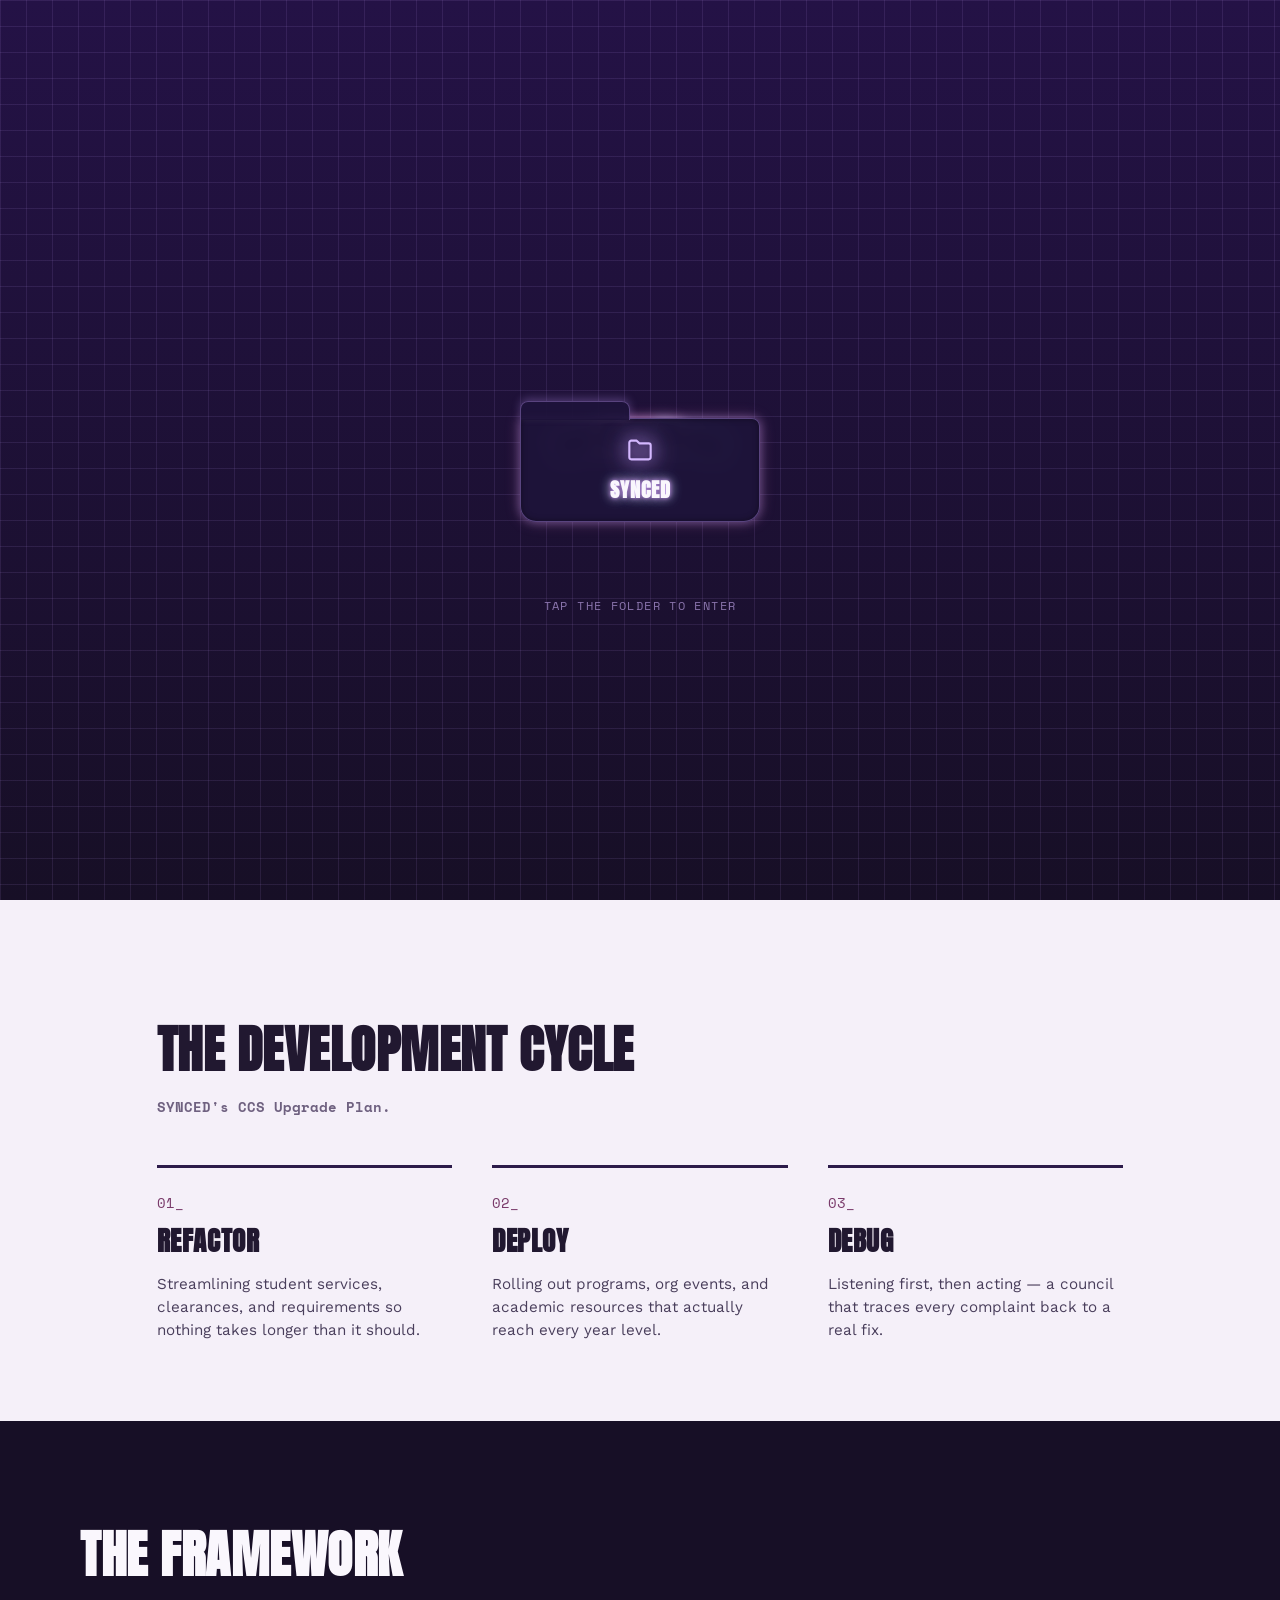
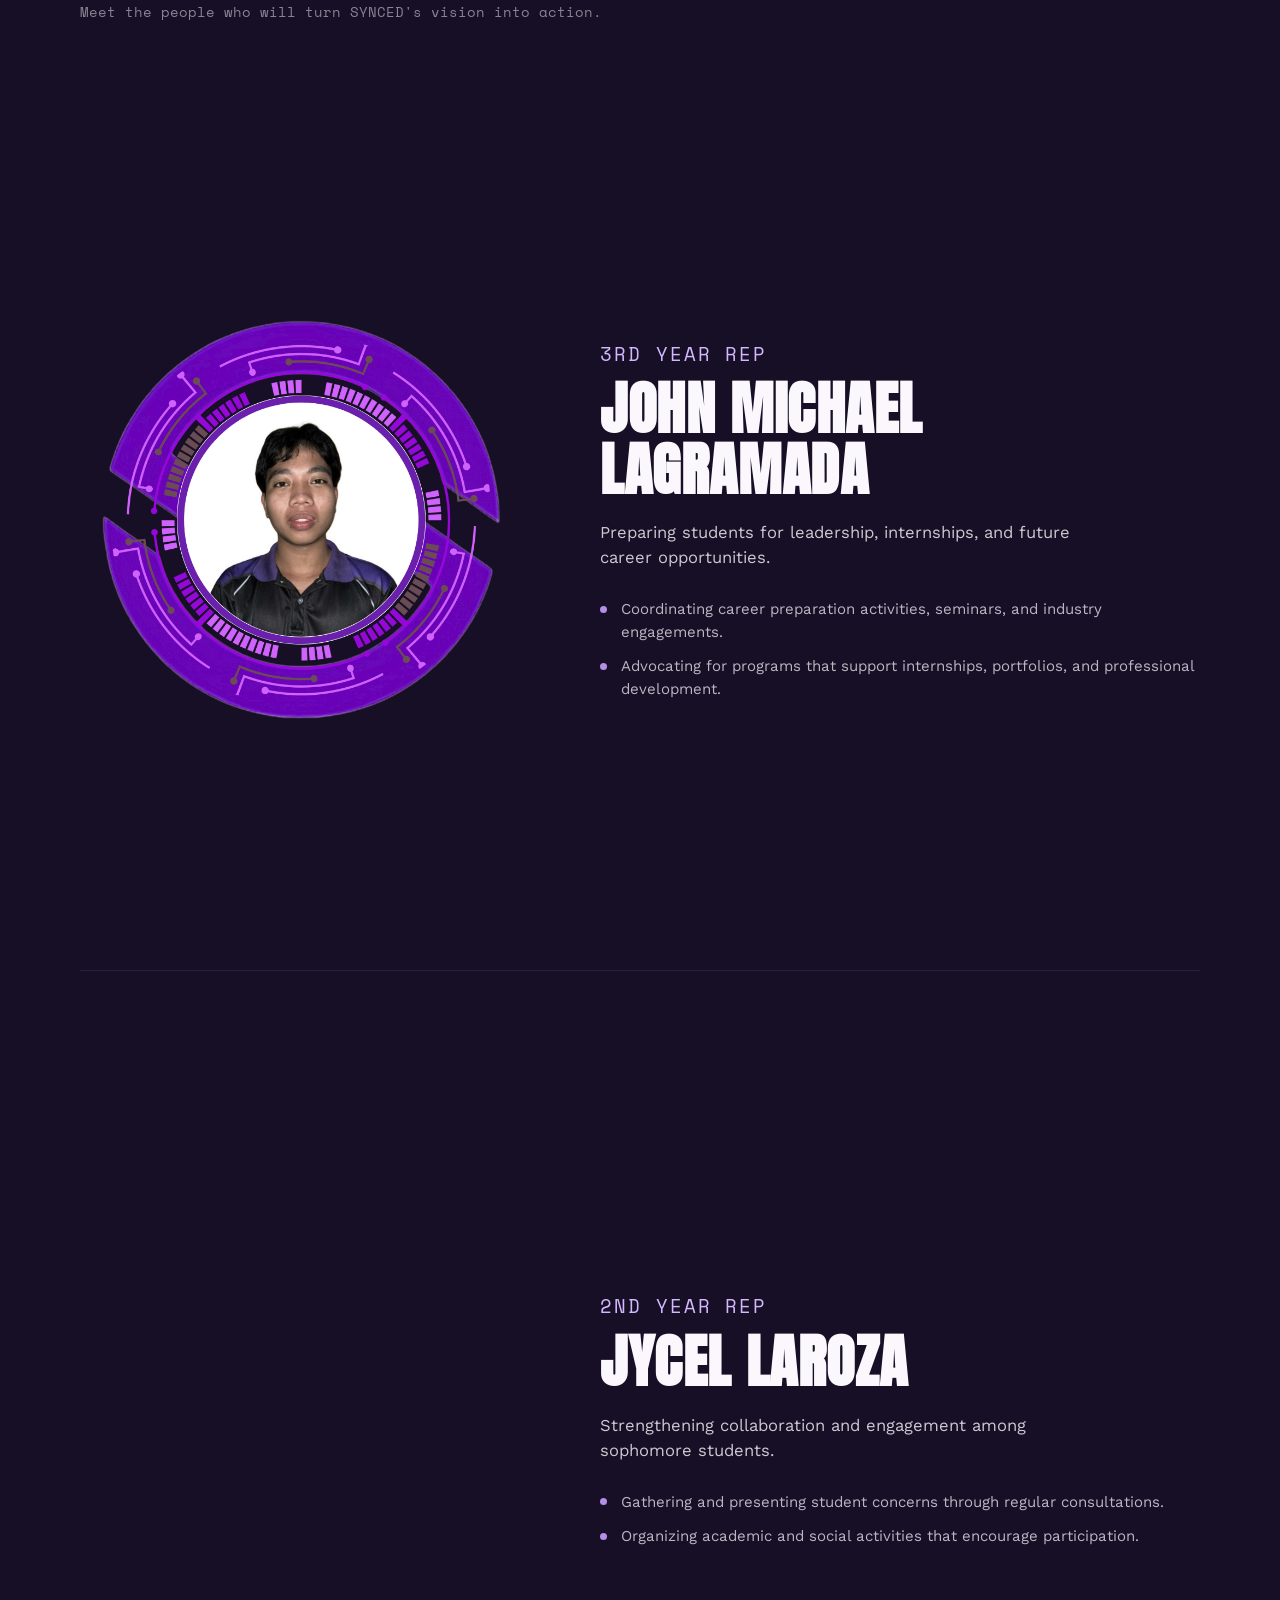
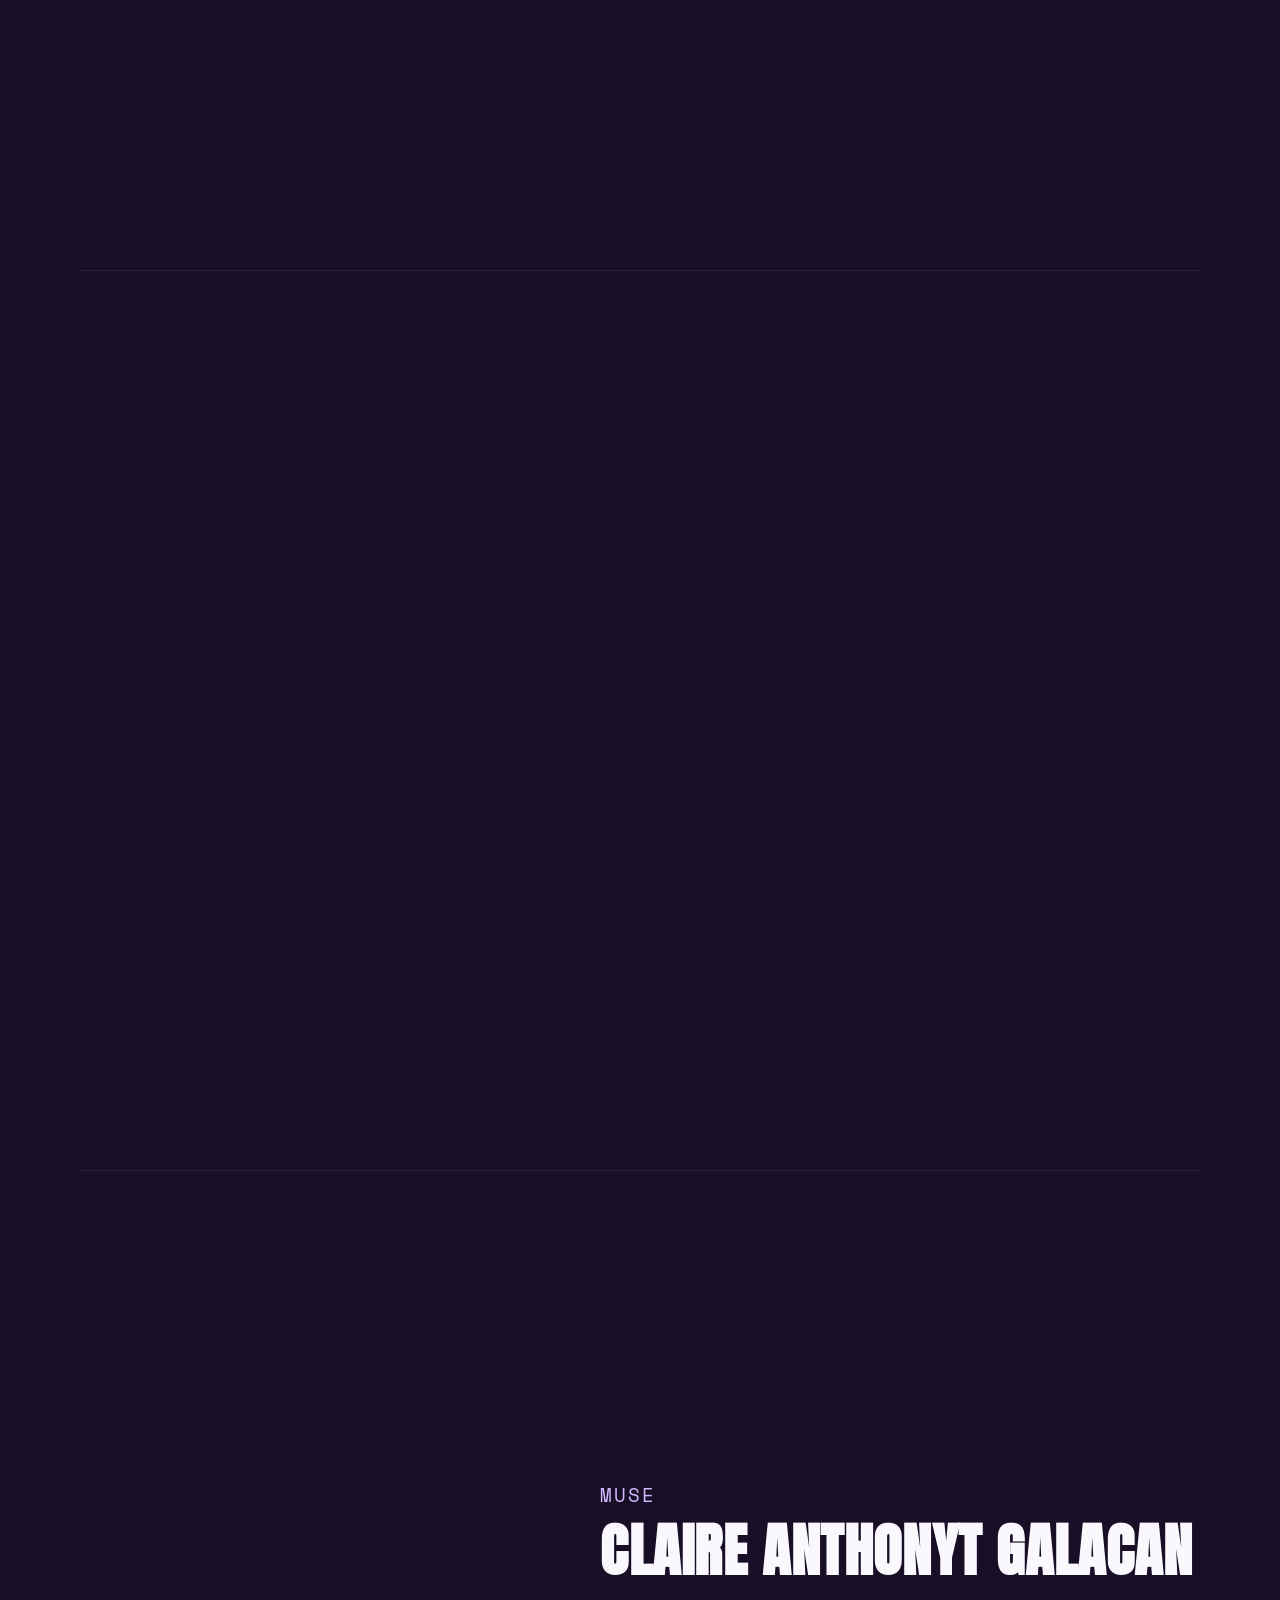
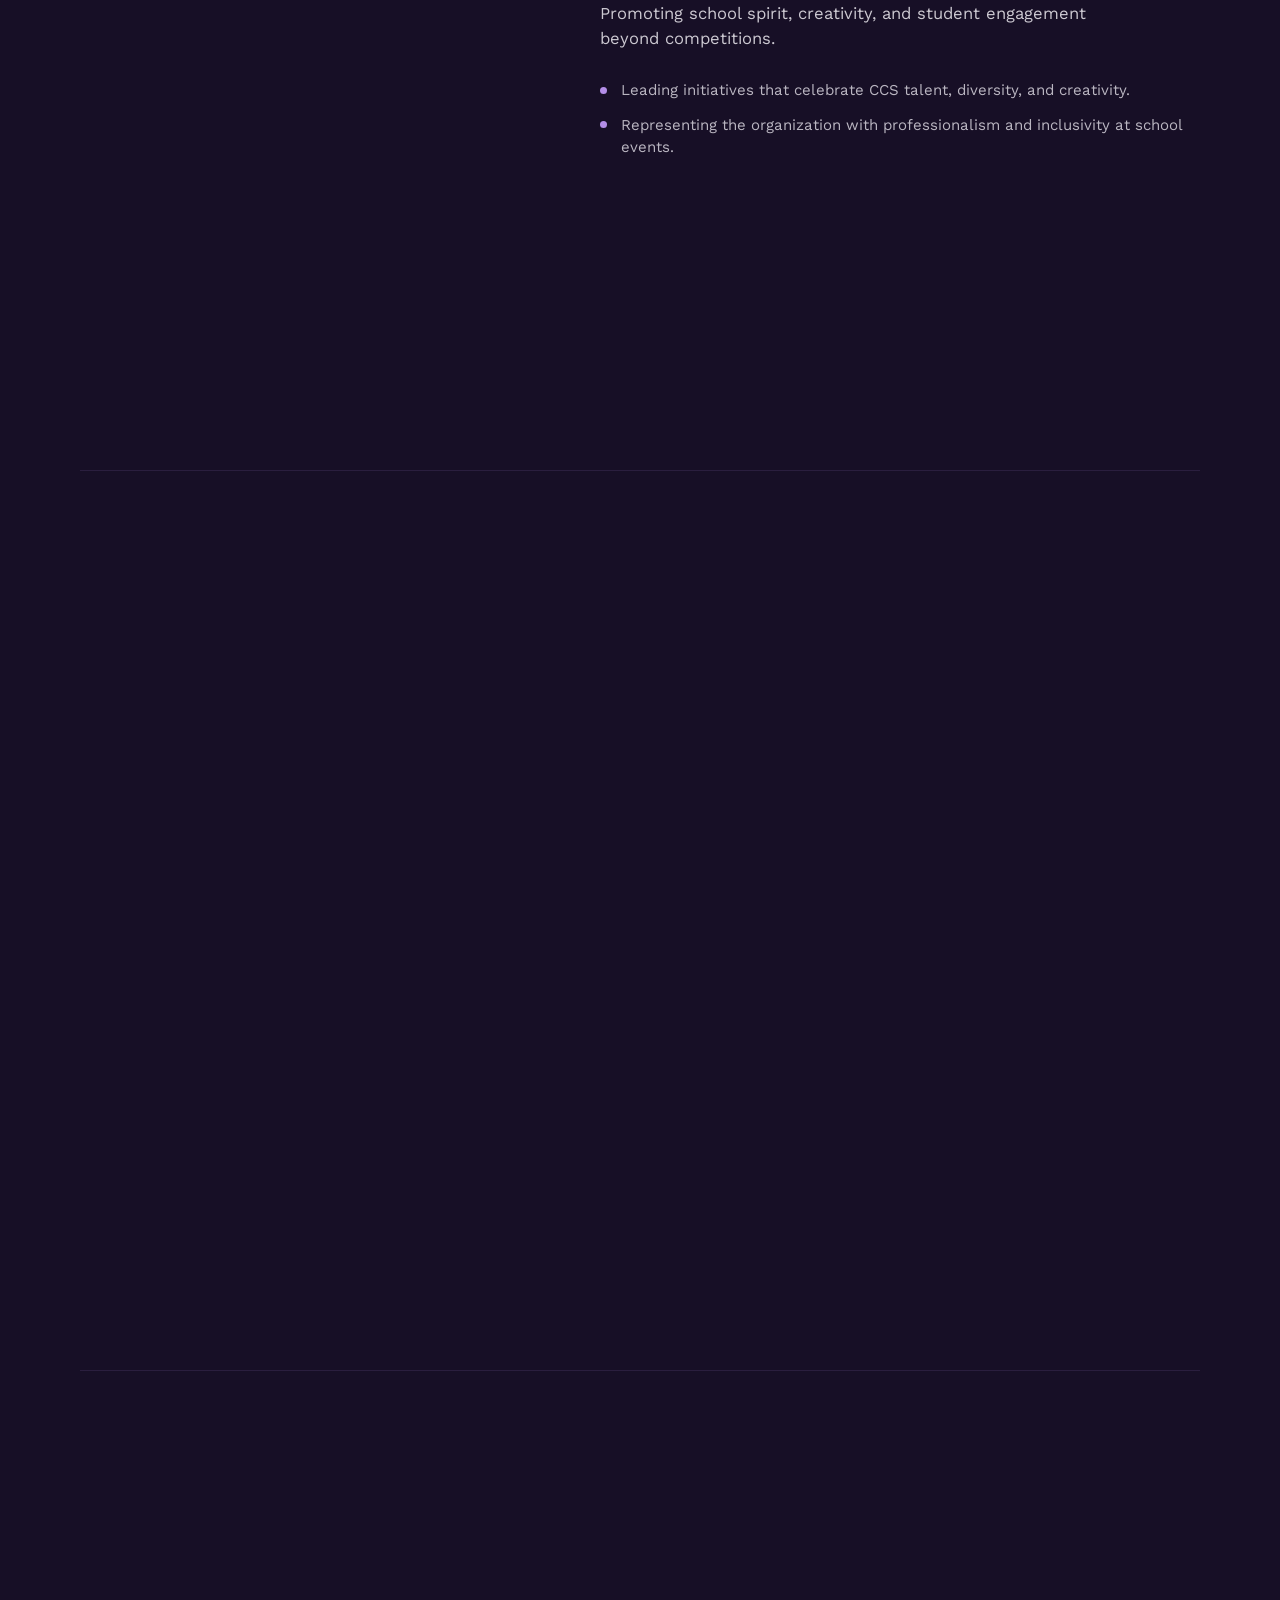
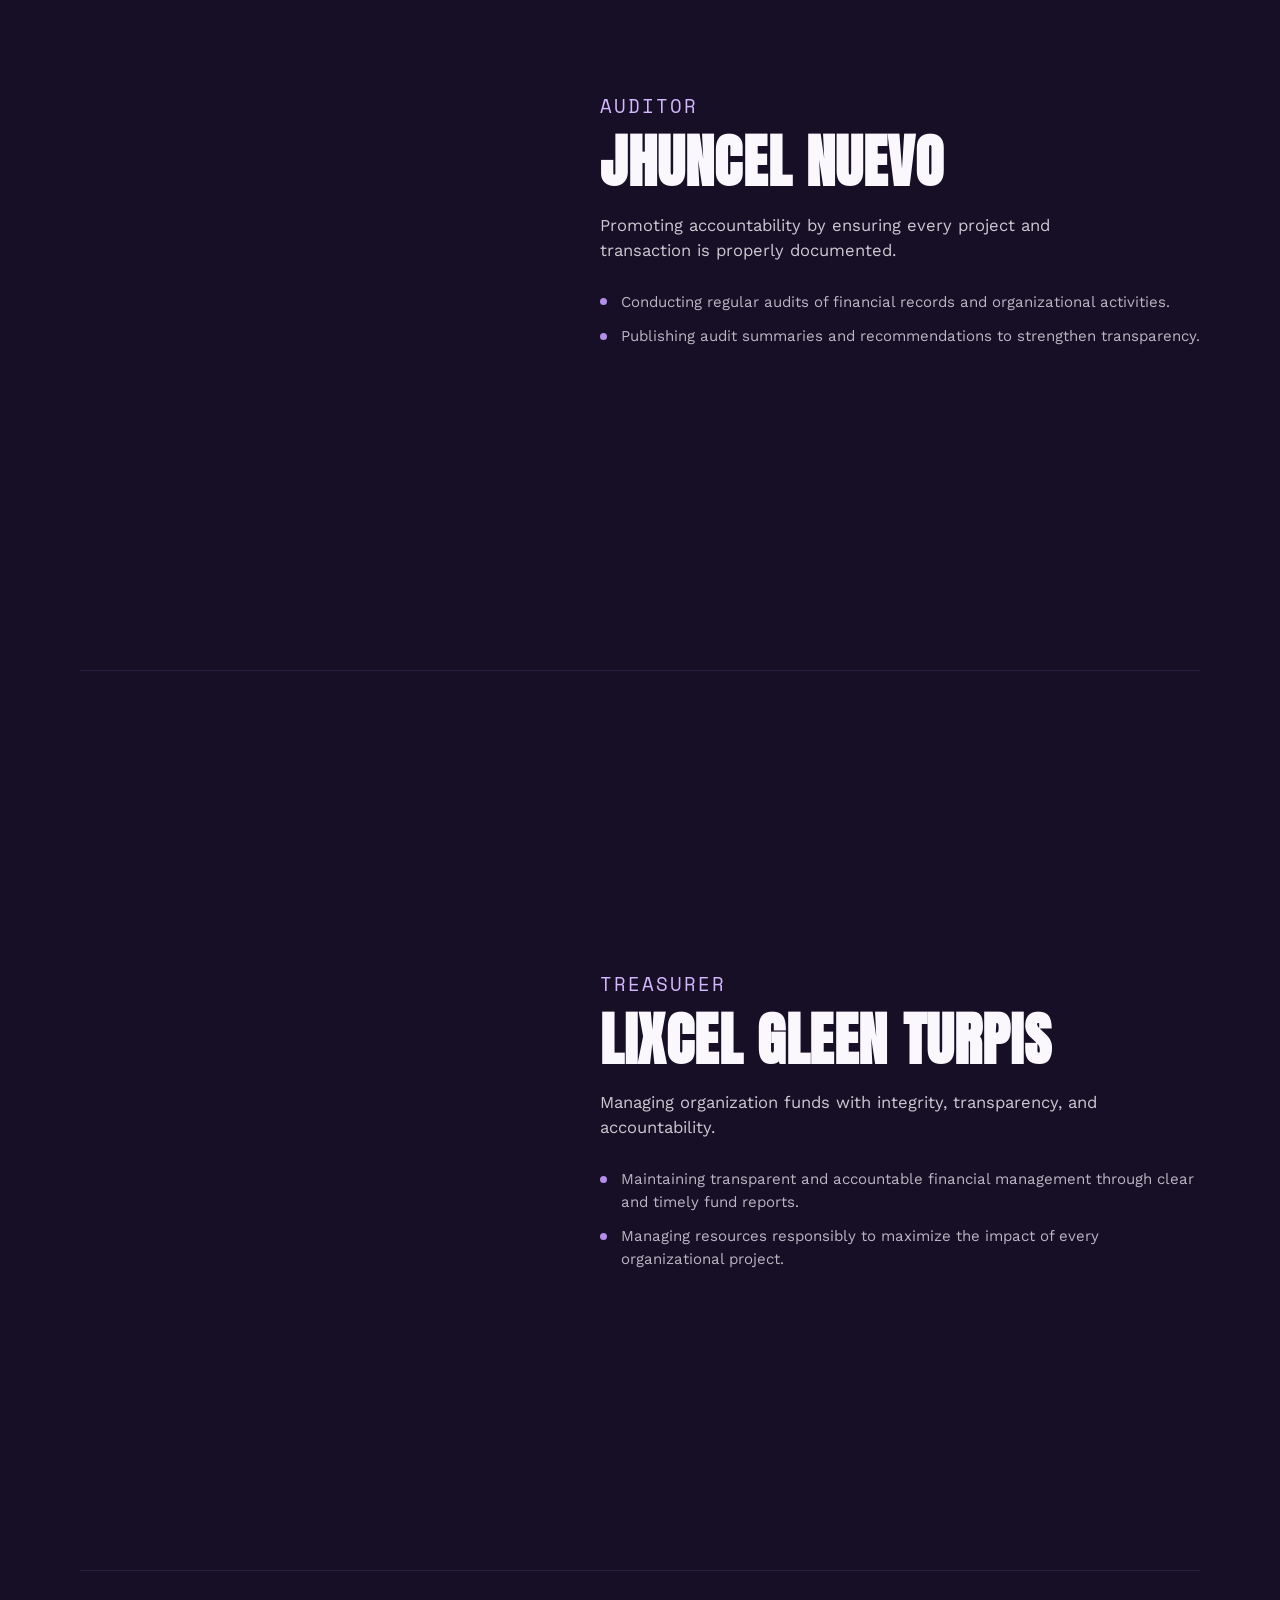
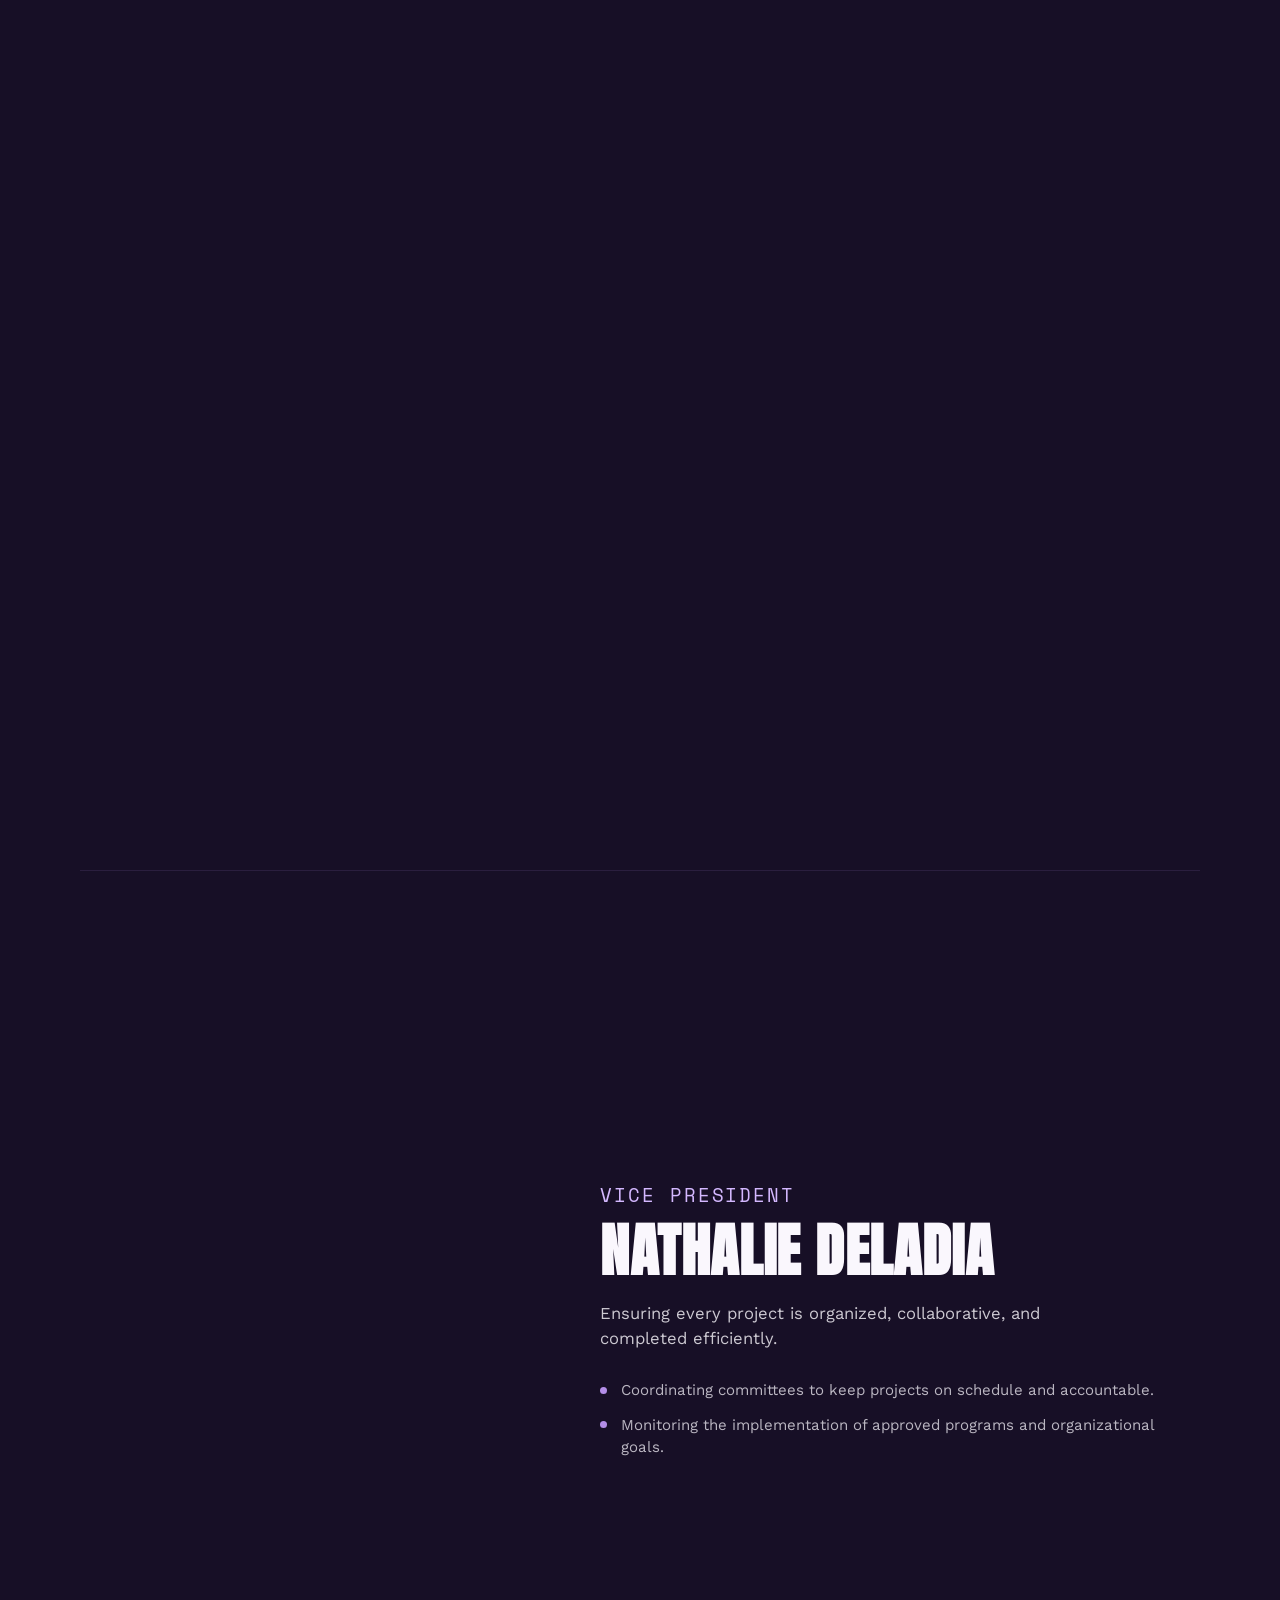
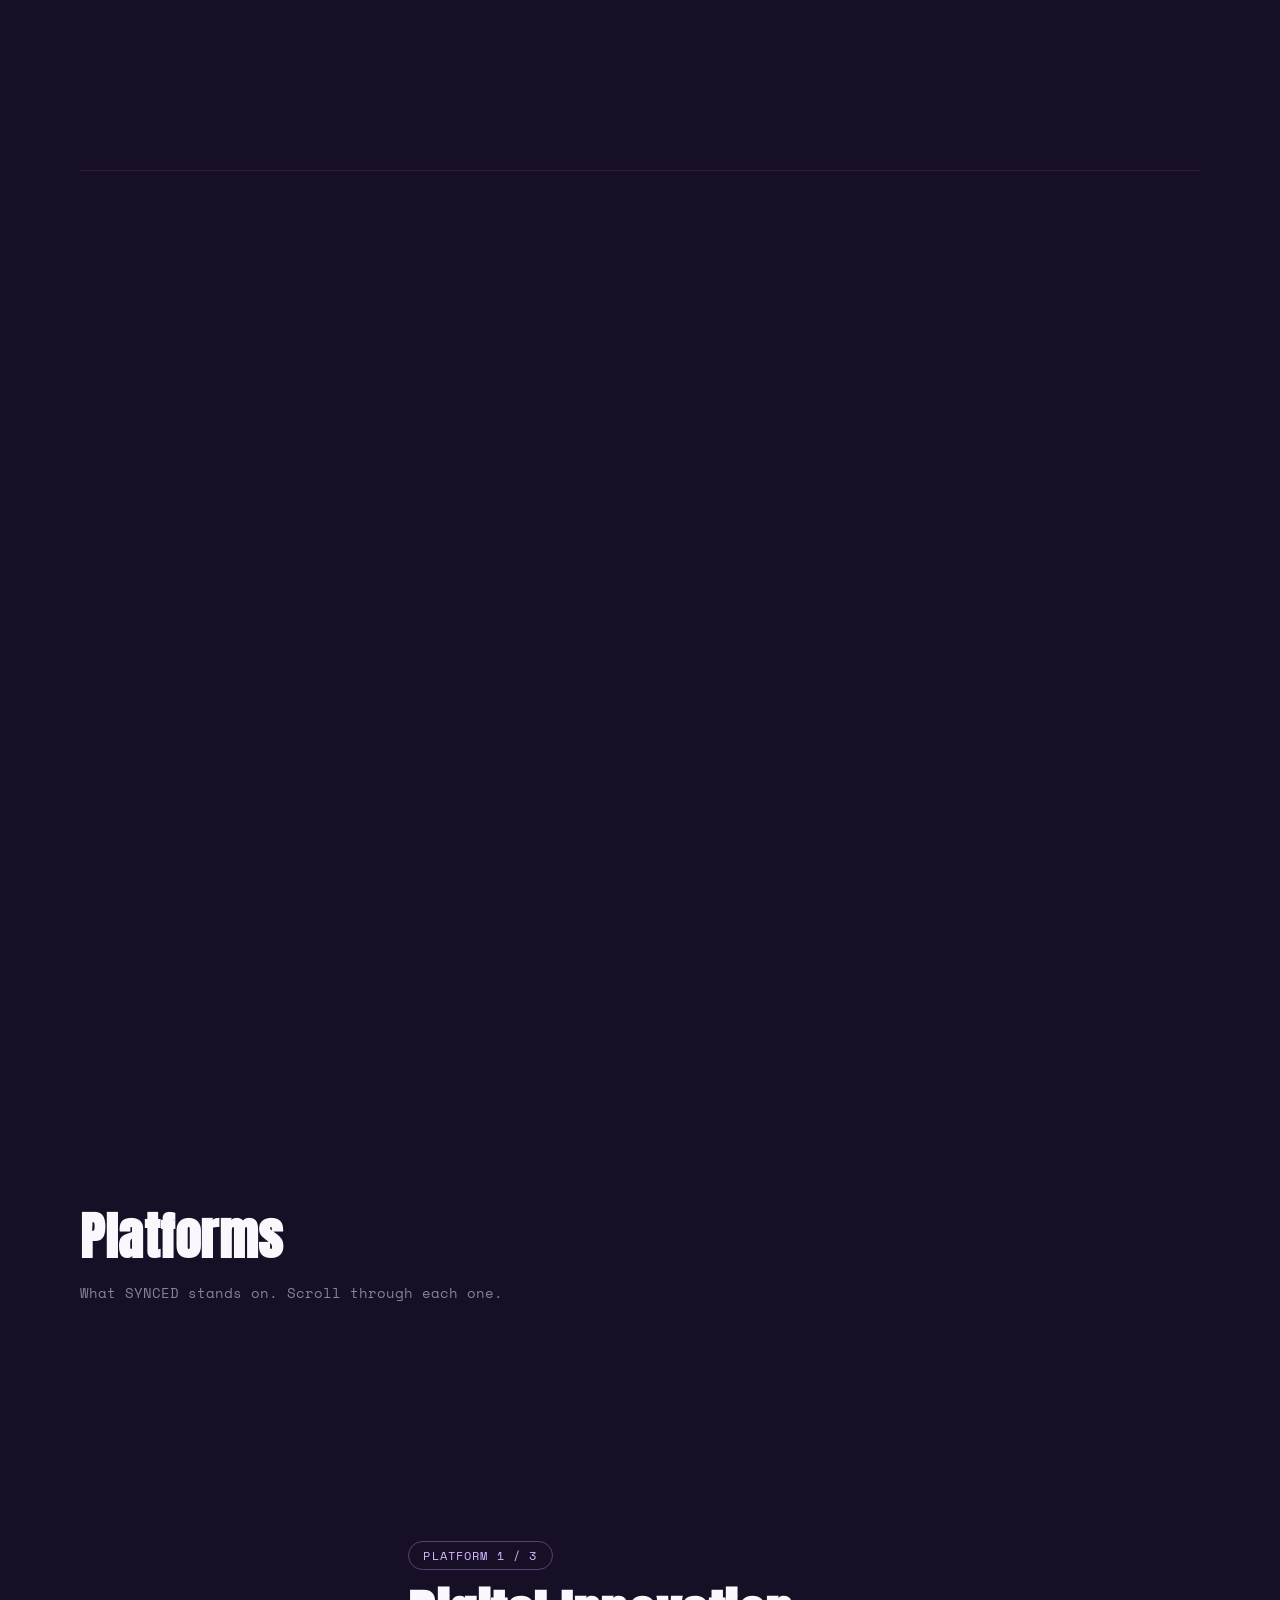
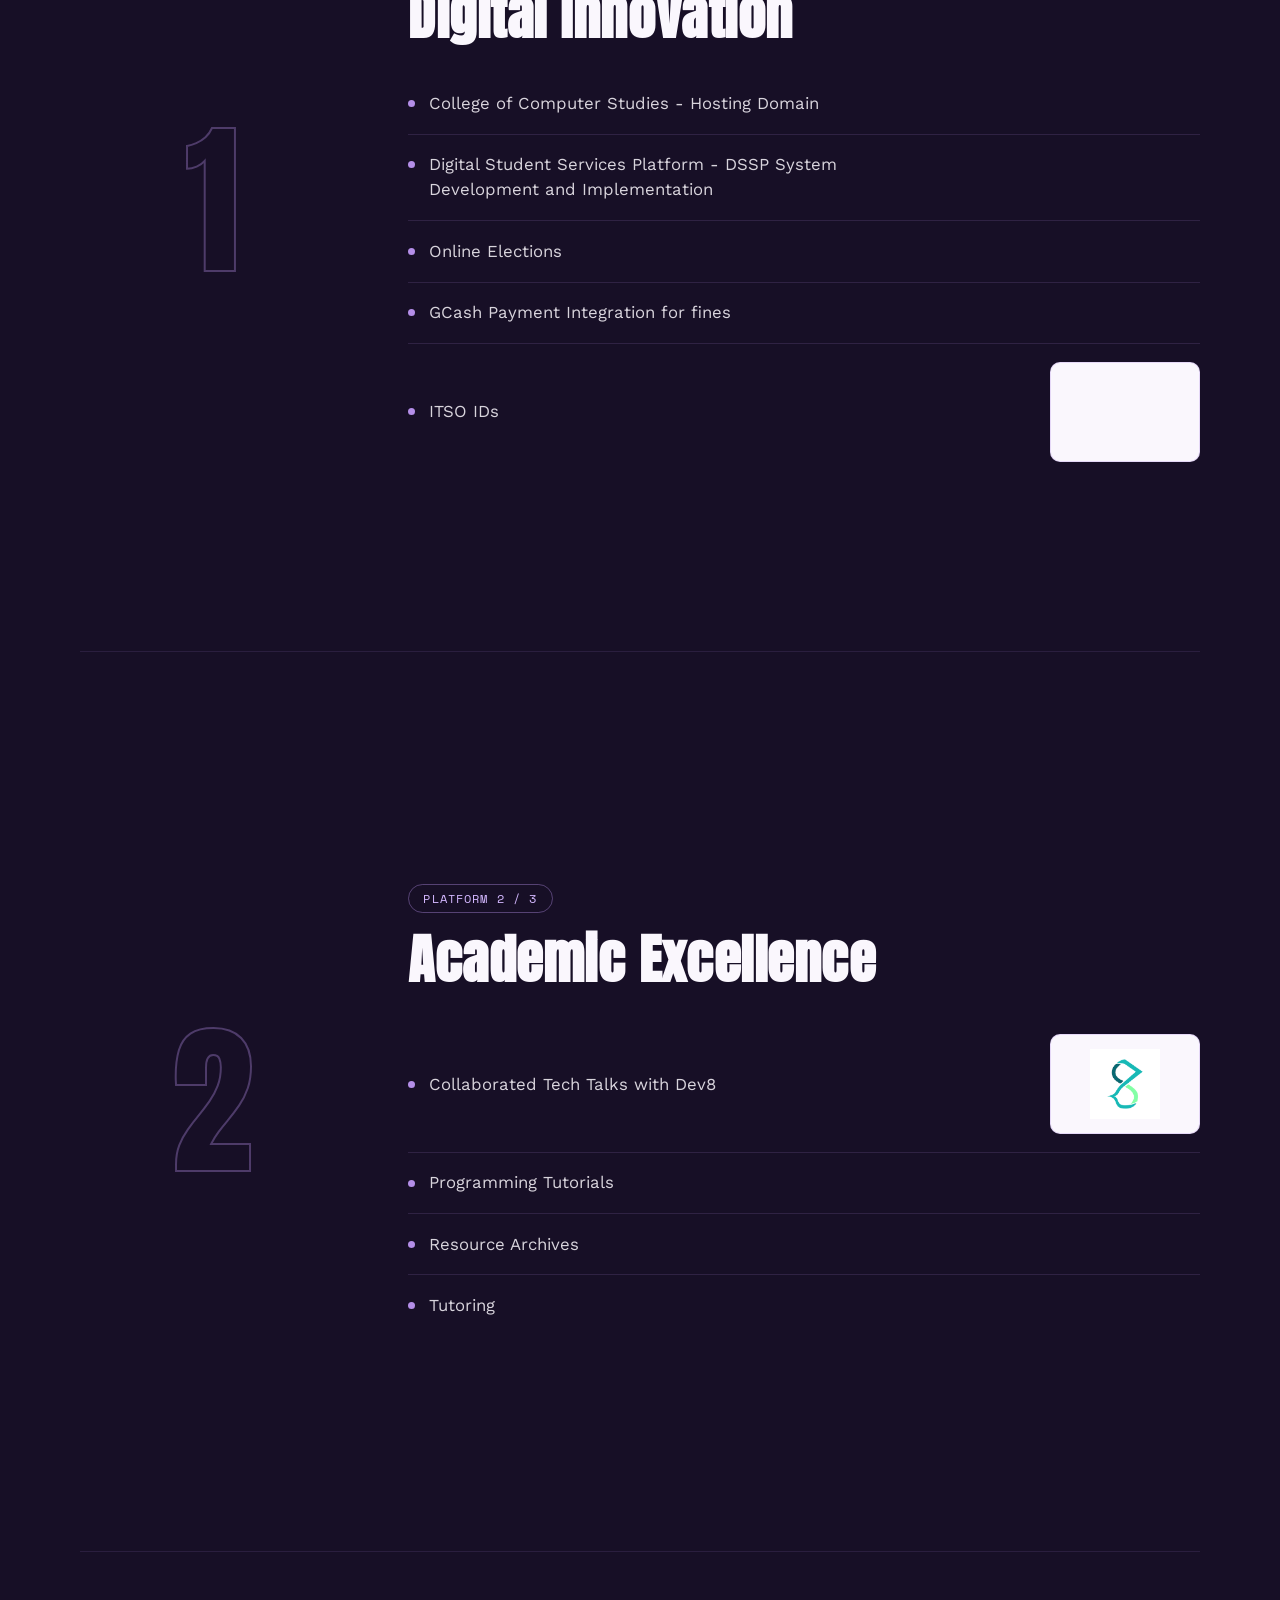
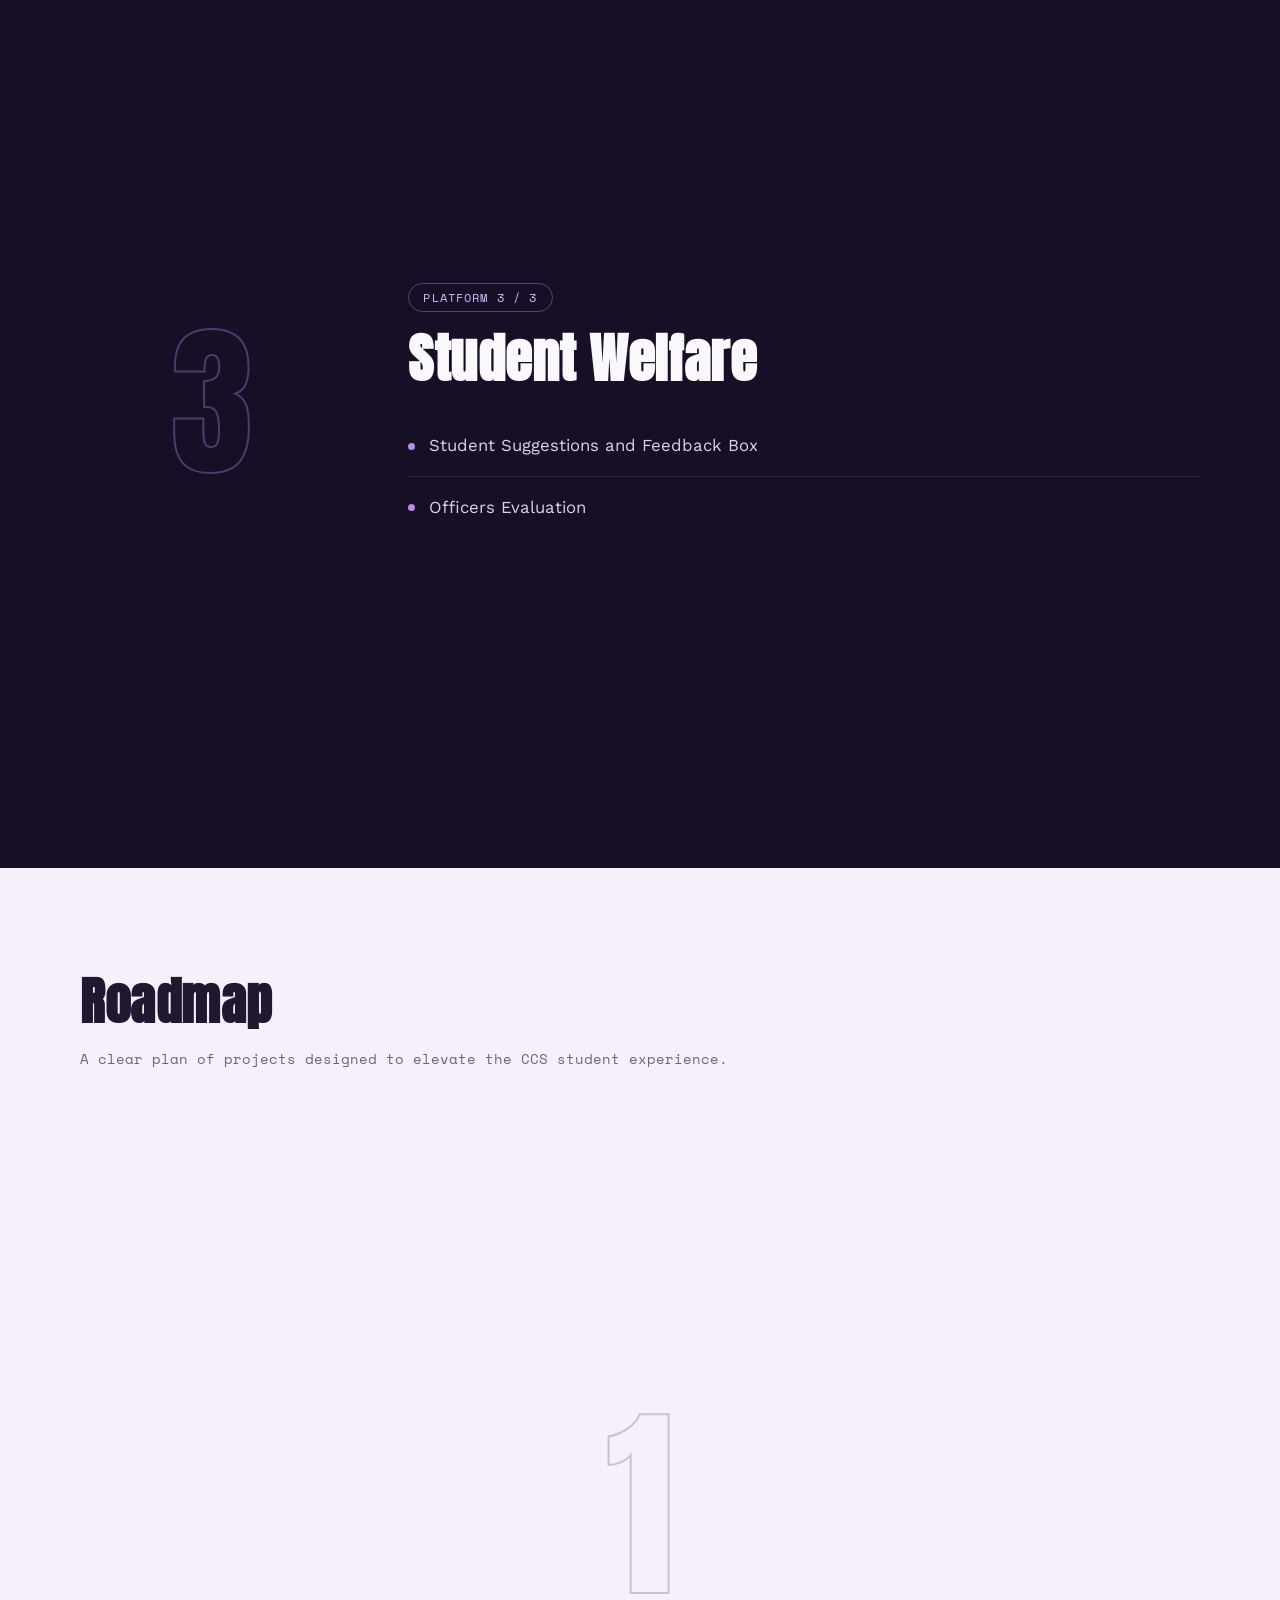
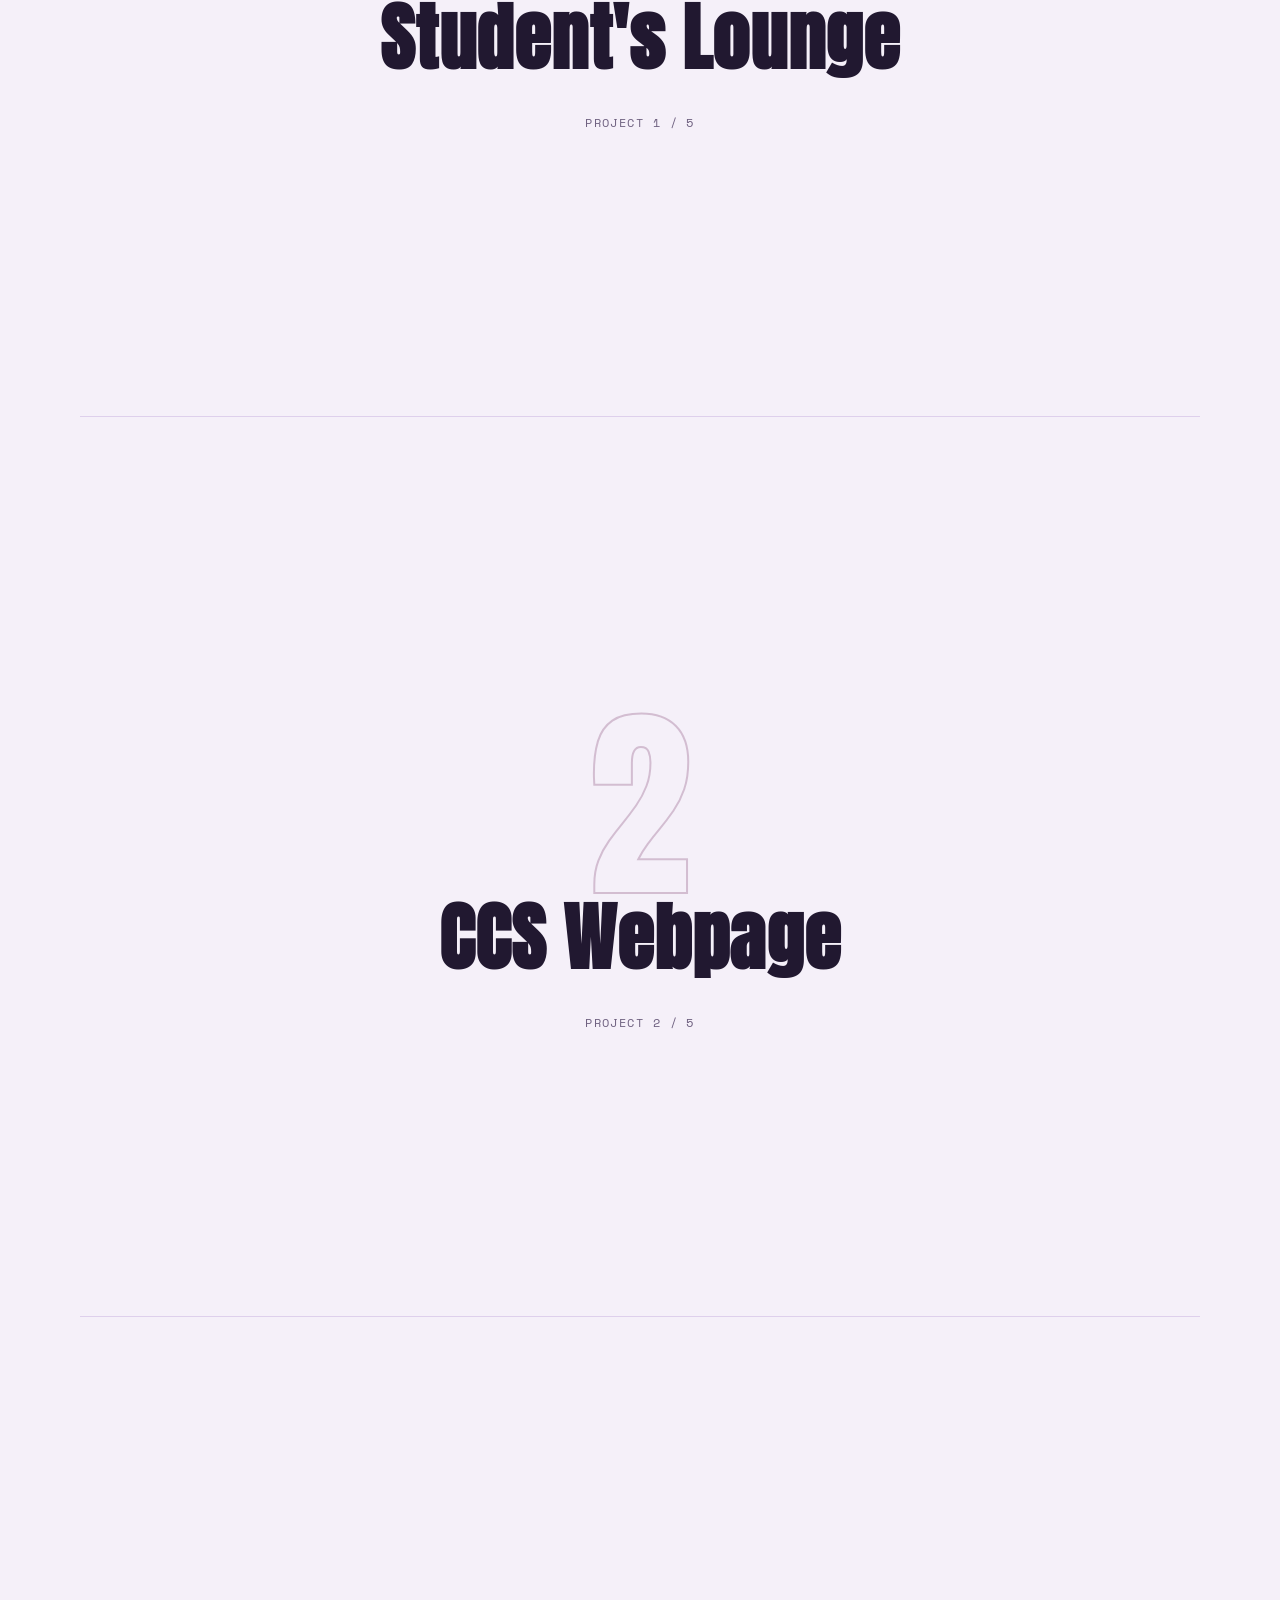
==== commit cb614019: "Add files via upload" ====
--- a/synced.html
+++ b/synced.html
@@ -7,6 +7,11 @@
 <meta http-equiv="Pragma" content="no-cache">
 <meta http-equiv="Expires" content="0">
 <title>SYNCED — ITSO Election</title>
+<link rel="icon" href="favicon.ico" sizes="any">
+<link rel="icon" type="image/png" sizes="32x32" href="images/favicon-32.png">
+<link rel="icon" type="image/png" sizes="16x16" href="images/favicon-16.png">
+<link rel="apple-touch-icon" sizes="180x180" href="images/favicon-180.png">
+<link rel="icon" type="image/png" sizes="192x192" href="images/favicon-192.png">
 <link rel="preconnect" href="https://fonts.googleapis.com">
 <link rel="preconnect" href="https://fonts.gstatic.com" crossorigin>
 <link href="https://fonts.googleapis.com/css2?family=Anton&family=Space+Mono:wght@400;700&family=Work+Sans:wght@400;500;600;700&display=swap" rel="stylesheet">
@@ -29,6 +34,15 @@
       </div>
     </div>
     <p class="intro-hint">Tap the folder to enter</p>
+
+    <!-- PORTAL BURST — plays once the folder is tapped, before the iris-close reveal -->
+    <div class="portal-burst" id="portalBurst" aria-hidden="true">
+      <div class="portal-rays"></div>
+      <div class="portal-ring ring-1"></div>
+      <div class="portal-ring ring-2"></div>
+      <div class="portal-ring ring-3"></div>
+      <div class="portal-core"></div>
+    </div>
   </div>
 
   <div class="progress-rail"><div class="progress-fill" id="progressFill"></div></div>
@@ -157,7 +171,15 @@
   <!-- FOOTER / CTA -->
   <footer class="footer">
     <div class="footer__seal">SYNCED &nbsp;/&nbsp; No. 03</div>
-    <h2 class="footer__cta">Shade the circle.<br>Vote Straight, stay SYNCED.</h2><br><br><br><br><br><br><br><br>
+    <h2 class="footer__cta">Shade the circle.<br>Vote Straight, stay SYNCED.</h2>
+    <button type="button" class="share-btn share-btn--page" id="pageShareBtn" aria-label="Copy link to this website">
+      <svg class="share-btn__icon" viewBox="0 0 24 24" fill="none" stroke="currentColor" stroke-width="1.8" aria-hidden="true">
+        <rect x="9" y="9" width="11" height="11" rx="2"></rect>
+        <path d="M5 15H4a1 1 0 0 1-1-1V4a1 1 0 0 1 1-1h10a1 1 0 0 1 1 1v1"></path>
+      </svg>
+      <span class="share-btn__label">Share this page</span>
+    </button>
+    <br><br><br><br><br><br>
     <div class="footer__meta">
       <span>College of Computer Studies</span>
       <span>Information Technology Student Organization</span>
--- a/style.css
+++ b/style.css
@@ -54,13 +54,13 @@
   gap:2.6rem;
   background:linear-gradient(to bottom, #241246, var(--violet-deep));
   overflow:hidden;
-  transition:opacity .6s ease, visibility 0s linear 0s;
+  clip-path:circle(150% at 50% 50%);
+  transition:clip-path .9s cubic-bezier(.65,0,.35,1), box-shadow .9s ease;
 }
 .intro-screen.closing{
-  opacity:0;
-  visibility:hidden;
+  clip-path:circle(0% at 50% 50%);
+  box-shadow:inset 0 0 0 100vmax rgba(180,142,232,0.35);
   pointer-events:none;
-  transition:opacity .6s ease, visibility 0s linear .6s;
 }
 
 .intro-grid{
@@ -190,8 +190,110 @@
   text-transform:uppercase;
   color:rgba(212,184,255,0.6);
   animation:hintPulse 2s ease-in-out infinite;
+  transition:opacity .3s ease;
 }
 @keyframes hintPulse{ 0%,100%{ opacity:0.35; } 50%{ opacity:0.9; } }
+.intro-hint.collapsing{ opacity:0; animation:none; }
+
+/* Folder collapses into a point of light right as it's tapped,
+   handing off to the portal burst underneath it. */
+.folder-wrap.collapsing{
+  animation:folderCollapse .45s cubic-bezier(.4,0,.2,1) forwards;
+  pointer-events:none;
+}
+@keyframes folderCollapse{
+  0%{ transform:rotateY(5deg) rotateX(3deg) scale(1); opacity:1; filter:brightness(1) saturate(1); }
+  55%{ transform:scale(1.08); opacity:1; filter:brightness(1.7) saturate(1.4); }
+  100%{ transform:scale(0.04); opacity:0; filter:brightness(2.6) saturate(1.8); }
+}
+
+/* ============================================
+   PORTAL BURST
+   Concentric rings + a core flash + radiating
+   streaks, all in the site's purple/berry/blue
+   accent hues — fires once, then hands off to
+   the iris-close reveal of the landing page.
+   ============================================ */
+.portal-burst{
+  position:absolute;
+  inset:0;
+  z-index:2;
+  display:flex;
+  align-items:center;
+  justify-content:center;
+  pointer-events:none;
+  opacity:0;
+}
+.portal-burst.burst{ opacity:1; }
+
+.portal-core{
+  position:absolute;
+  width:14px; height:14px;
+  border-radius:50%;
+  background:radial-gradient(circle, #fff 0%, var(--lavender-bright) 35%, var(--berry) 70%, transparent 100%);
+  box-shadow:0 0 20px 6px var(--lavender-bright), 0 0 44px 16px var(--berry);
+  opacity:0;
+  transform:scale(0);
+}
+.portal-burst.burst .portal-core{
+  animation:portalCoreBurst .75s cubic-bezier(.2,.7,.3,1) forwards;
+}
+@keyframes portalCoreBurst{
+  0%{ opacity:0; transform:scale(0); }
+  30%{ opacity:1; transform:scale(1); }
+  100%{ opacity:0; transform:scale(3.4); }
+}
+
+.portal-ring{
+  position:absolute;
+  width:60px; height:60px;
+  border-radius:50%;
+  border:2px solid transparent;
+  opacity:0;
+  transform:scale(0.2);
+}
+.ring-1{ border-color:var(--lavender-bright); box-shadow:0 0 18px var(--lavender-bright), inset 0 0 18px var(--lavender-bright); }
+.ring-2{ border-color:#E88EC8; box-shadow:0 0 18px #E88EC8, inset 0 0 18px #E88EC8; }
+.ring-3{ border-color:#8EC8E8; box-shadow:0 0 18px #8EC8E8, inset 0 0 18px #8EC8E8; }
+.portal-burst.burst .ring-1{ animation:portalRingBurst .8s .05s cubic-bezier(.2,.7,.3,1) forwards; }
+.portal-burst.burst .ring-2{ animation:portalRingBurst .8s .15s cubic-bezier(.2,.7,.3,1) forwards; }
+.portal-burst.burst .ring-3{ animation:portalRingBurst .8s .25s cubic-bezier(.2,.7,.3,1) forwards; }
+@keyframes portalRingBurst{
+  0%{ opacity:0; transform:scale(0.2); }
+  18%{ opacity:1; }
+  100%{ opacity:0; transform:scale(9); }
+}
+
+.portal-rays{
+  position:absolute;
+  width:520px; height:520px;
+  border-radius:50%;
+  background:conic-gradient(from 0deg,
+    transparent 0deg, rgba(180,142,232,0.55) 8deg, transparent 20deg,
+    transparent 60deg, rgba(232,142,200,0.5) 68deg, transparent 80deg,
+    transparent 130deg, rgba(142,200,232,0.45) 138deg, transparent 150deg,
+    transparent 200deg, rgba(180,142,232,0.55) 208deg, transparent 220deg,
+    transparent 270deg, rgba(232,142,200,0.45) 278deg, transparent 290deg,
+    transparent 340deg, rgba(142,200,232,0.45) 348deg, transparent 360deg);
+  opacity:0;
+  transform:scale(0.3) rotate(0deg);
+  filter:blur(1px);
+}
+.portal-burst.burst .portal-rays{
+  animation:portalRaysBurst .85s .05s ease-out forwards;
+}
+@keyframes portalRaysBurst{
+  0%{ opacity:0; transform:scale(0.3) rotate(0deg); }
+  22%{ opacity:0.9; }
+  100%{ opacity:0; transform:scale(2.7) rotate(140deg); }
+}
+
+@media (prefers-reduced-motion: reduce){
+  .folder-wrap.collapsing{ animation:none; opacity:0; transition:opacity .3s ease; }
+  .portal-burst.burst *{ animation:none !important; }
+  .portal-burst.burst{ opacity:0; }
+  .intro-screen{ transition:clip-path .4s ease; }
+}
 
 @media (max-width:480px){
   .folder-wrap{ width:200px; height:230px; }
@@ -521,10 +623,13 @@
   border-top:3px solid var(--violet);
   padding-top:1.4rem;
   opacity:0;
-  transform:translateY(24px);
-  transition:opacity .7s ease, transform .7s ease;
+  transform:translateY(28px);
+  transition:opacity .7s cubic-bezier(.16,1,.3,1), transform .7s cubic-bezier(.16,1,.3,1);
 }
 .pillar.in-view{ opacity:1; transform:translateY(0); }
+.pillars__grid .pillar:nth-child(1){ transition-delay:0s; }
+.pillars__grid .pillar:nth-child(2){ transition-delay:.15s; }
+.pillars__grid .pillar:nth-child(3){ transition-delay:.3s; }
 
 .pillar__op{
   font-family:var(--mono);
@@ -599,11 +704,7 @@
   align-items:center;
   padding:7rem 0;
   border-bottom:1px solid rgba(180,142,232,0.12);
-  opacity:0;
-  transform:translateY(40px);
-  transition:opacity .7s ease, transform .7s cubic-bezier(.16,1,.3,1);
-}
-.candidate-view.in-view{ opacity:1; transform:translateY(0); }
+}
 .candidate-view:last-child{ border-bottom:none; }
 
 .candidate-view__inner{
@@ -613,6 +714,40 @@
   align-items:center;
   gap:clamp(2.5rem, 6vw, 5rem);
 }
+
+/* Photo slides in from one side, info from the other — direction
+   alternates per candidate so the section doesn't feel like it's
+   repeating the same move every time. Both stay hidden/offset until
+   the section earns its .in-view class from the scroll observer. */
+.candidate-view__photo,
+.candidate-view__info{
+  opacity:0;
+  transition:opacity .8s cubic-bezier(.16,1,.3,1), transform .8s cubic-bezier(.16,1,.3,1);
+}
+.candidate-view__photo{ transform:translateX(-70px) scale(0.94); transition-delay:.05s; }
+.candidate-view__info{ transform:translateX(70px); transition-delay:.16s; }
+.candidate-view:nth-of-type(even) .candidate-view__photo{ transform:translateX(70px) scale(0.94); }
+.candidate-view:nth-of-type(even) .candidate-view__info{ transform:translateX(-70px); }
+
+.candidate-view.in-view .candidate-view__photo,
+.candidate-view.in-view .candidate-view__info{
+  opacity:1;
+  transform:translateX(0) scale(1);
+}
+
+/* Focus-list bullets step in one after another once the info
+   panel starts sliding in, instead of popping in all at once. */
+.candidate-view__focus li{
+  opacity:0;
+  transform:translateY(14px);
+  transition:opacity .55s ease, transform .55s cubic-bezier(.16,1,.3,1);
+}
+.candidate-view.in-view .candidate-view__focus li{ opacity:1; transform:translateY(0); }
+.candidate-view__focus li:nth-child(1){ transition-delay:.3s; }
+.candidate-view__focus li:nth-child(2){ transition-delay:.38s; }
+.candidate-view__focus li:nth-child(3){ transition-delay:.46s; }
+.candidate-view__focus li:nth-child(4){ transition-delay:.54s; }
+.candidate-view__focus li:nth-child(n+5){ transition-delay:.6s; }
 
 .candidate-view__photo{
   display:flex;
@@ -627,6 +762,28 @@
   font-family:var(--display);
   font-size:3rem;
   color:var(--lavender-bright);
+  border-radius:14px;
+  background:linear-gradient(100deg, rgba(180,142,232,0.07) 30%, rgba(180,142,232,0.24) 50%, rgba(180,142,232,0.07) 70%);
+  background-size:220% 100%;
+  animation:photoShimmer 1.6s ease-in-out infinite;
+  opacity:0;
+  transform:scale(0.96);
+  filter:blur(6px);
+  transition:opacity .5s ease, transform .5s ease, filter .5s ease;
+}
+.candidate-view__photo img.loaded{
+  opacity:1;
+  transform:scale(1);
+  filter:blur(0);
+  animation:none;
+  background:none;
+}
+@keyframes photoShimmer{
+  0%{ background-position:220% 0; }
+  100%{ background-position:-220% 0; }
+}
+@media (prefers-reduced-motion: reduce){
+  .candidate-view__photo img{ animation:none; filter:none; }
 }
 
 .candidate-view__badge{
@@ -683,6 +840,56 @@
   background:var(--lavender);
 }
 
+.share-btn{
+  display:inline-flex;
+  align-items:center;
+  gap:0.5rem;
+  font-family:var(--mono);
+  font-size:0.72rem;
+  letter-spacing:0.06em;
+  text-transform:uppercase;
+  color:var(--lavender-bright);
+  background:rgba(180,142,232,0.08);
+  border:1px solid rgba(180,142,232,0.4);
+  border-radius:100px;
+  padding:0.55rem 1.1rem;
+  cursor:pointer;
+  transition:background .2s ease, border-color .2s ease, color .2s ease, transform .2s ease;
+  -webkit-tap-highlight-color:transparent;
+}
+.share-btn:hover, .share-btn:focus-visible{
+  background:var(--lavender);
+  color:var(--violet-deep);
+  border-color:var(--lavender);
+  transform:translateY(-1px);
+}
+.share-btn__icon{ width:15px; height:15px; flex:0 0 auto; }
+.share-btn--done{
+  background:var(--lavender);
+  color:var(--violet-deep);
+  border-color:var(--lavender);
+}
+
+/* Footer's "Share this page" button sits on the light --paper
+   background, so it needs darker text/border than a version on
+   a dark background would. */
+.share-btn--page{
+  color:var(--violet-deep);
+  background:rgba(180,142,232,0.14);
+  border-color:var(--violet-soft);
+  margin-bottom:1.5rem;
+}
+.share-btn--page:hover, .share-btn--page:focus-visible{
+  background:var(--lavender);
+  color:var(--violet-deep);
+  border-color:var(--lavender);
+}
+.share-btn--page.share-btn--done{
+  background:var(--lavender);
+  color:var(--violet-deep);
+  border-color:var(--lavender);
+}
+
 /* ============================================
    PLATFORMS
    ============================================ */
@@ -704,11 +911,7 @@
   align-items:center;
   padding:5rem 0;
   border-bottom:1px solid rgba(180,142,232,0.12);
-  opacity:0;
-  transform:translateY(40px);
-  transition:opacity .7s ease, transform .7s cubic-bezier(.16,1,.3,1);
-}
-.platform-view.in-view{ opacity:1; transform:translateY(0); }
+}
 .platform-view:last-child{ border-bottom:none; }
 
 .platform-view__inner{
@@ -718,6 +921,38 @@
   align-items:center;
   gap:clamp(1.5rem, 5vw, 4rem);
 }
+
+/* Index numeral and info panel slide in from opposite sides,
+   alternating per platform so consecutive sections don't repeat
+   the same move. */
+.platform-view__index,
+.platform-view__info{
+  opacity:0;
+  transition:opacity .8s cubic-bezier(.16,1,.3,1), transform .8s cubic-bezier(.16,1,.3,1);
+}
+.platform-view__index{ transform:translateX(-60px) scale(0.92); transition-delay:.05s; }
+.platform-view__info{ transform:translateX(60px); transition-delay:.16s; }
+.platform-view:nth-of-type(even) .platform-view__index{ transform:translateX(60px) scale(0.92); }
+.platform-view:nth-of-type(even) .platform-view__info{ transform:translateX(-60px); }
+
+.platform-view.in-view .platform-view__index,
+.platform-view.in-view .platform-view__info{
+  opacity:1;
+  transform:translateX(0) scale(1);
+}
+
+/* Platform list items step in one after another. */
+.platform-view__item{
+  opacity:0;
+  transform:translateY(14px);
+  transition:opacity .55s ease, transform .55s cubic-bezier(.16,1,.3,1);
+}
+.platform-view.in-view .platform-view__item{ opacity:1; transform:translateY(0); }
+.platform-view__item:nth-child(1){ transition-delay:.32s; }
+.platform-view__item:nth-child(2){ transition-delay:.4s; }
+.platform-view__item:nth-child(3){ transition-delay:.48s; }
+.platform-view__item:nth-child(4){ transition-delay:.56s; }
+.platform-view__item:nth-child(n+5){ transition-delay:.62s; }
 
 .platform-view__index{
   font-family:var(--display);
@@ -818,14 +1053,18 @@
   align-items:center;
   justify-content:center;
   border-bottom:1px solid var(--paper-line);
-  opacity:0;
-  transform:translateY(40px);
-  transition:opacity .7s ease, transform .7s cubic-bezier(.16,1,.3,1);
-}
-.project-view.in-view{ opacity:1; transform:translateY(0); }
+}
 .project-view:last-child{ border-bottom:none; }
 
-.project-view__inner{ text-align:center; }
+.project-view__inner{
+  text-align:center;
+  opacity:0;
+  transform:translateX(-70px);
+  transition:opacity .8s cubic-bezier(.16,1,.3,1), transform .8s cubic-bezier(.16,1,.3,1);
+}
+.project-view:nth-of-type(even) .project-view__inner{ transform:translateX(70px); }
+.project-view.in-view .project-view__inner{ opacity:1; transform:translateX(0); }
+
 .project-view__index{
   display:block;
   font-family:var(--display);
@@ -840,7 +1079,11 @@
   font-family:var(--display);
   font-size:clamp(2.4rem, 6vw, 4.6rem);
   letter-spacing:0.01em;
-}
+  opacity:0;
+  transform:translateY(16px);
+  transition:opacity .6s ease .18s, transform .6s cubic-bezier(.16,1,.3,1) .18s;
+}
+.project-view.in-view .project-view__name{ opacity:1; transform:translateY(0); }
 .project-view__tag{
   display:block;
   margin-top:1.3rem;
@@ -849,6 +1092,15 @@
   letter-spacing:0.12em;
   text-transform:uppercase;
   color:#6f6180;
+  opacity:0;
+  transition:opacity .6s ease .3s;
+}
+.project-view.in-view .project-view__tag{ opacity:1; }
+
+@media (max-width:720px){
+  .project-view__inner,
+  .project-view:nth-of-type(even) .project-view__inner{ transform:translateY(36px); }
+  .project-view.in-view .project-view__inner{ transform:translateY(0); }
 }
 
 /* ============================================
@@ -906,9 +1158,21 @@
   .candidate-view__focus{ align-items:center; }
   .candidate-view__focus li{ padding-left:0; }
   .candidate-view__focus li::before{ display:none; }
+  .candidate-view__photo,
+  .candidate-view:nth-of-type(even) .candidate-view__photo{ transform:translateY(-36px) scale(0.96); }
+  .candidate-view__info,
+  .candidate-view:nth-of-type(even) .candidate-view__info{ transform:translateY(36px); }
+  .candidate-view.in-view .candidate-view__photo,
+  .candidate-view.in-view .candidate-view__info{ transform:translateY(0) scale(1); }
 
   .platform-view__inner{ grid-template-columns:1fr; text-align:center; }
   .platform-view__index{ font-size:4.5rem; margin-bottom:0.5rem; }
+  .platform-view__index,
+  .platform-view:nth-of-type(even) .platform-view__index{ transform:translateY(-30px) scale(0.96); }
+  .platform-view__info,
+  .platform-view:nth-of-type(even) .platform-view__info{ transform:translateY(30px); }
+  .platform-view.in-view .platform-view__index,
+  .platform-view.in-view .platform-view__info{ transform:translateY(0) scale(1); }
   .platform-view__item{ flex-direction:column; justify-content:center; text-align:center; }
   .platform-view__item-text{ padding-left:0; max-width:none; }
   .platform-view__item-text::before{ display:none; }
